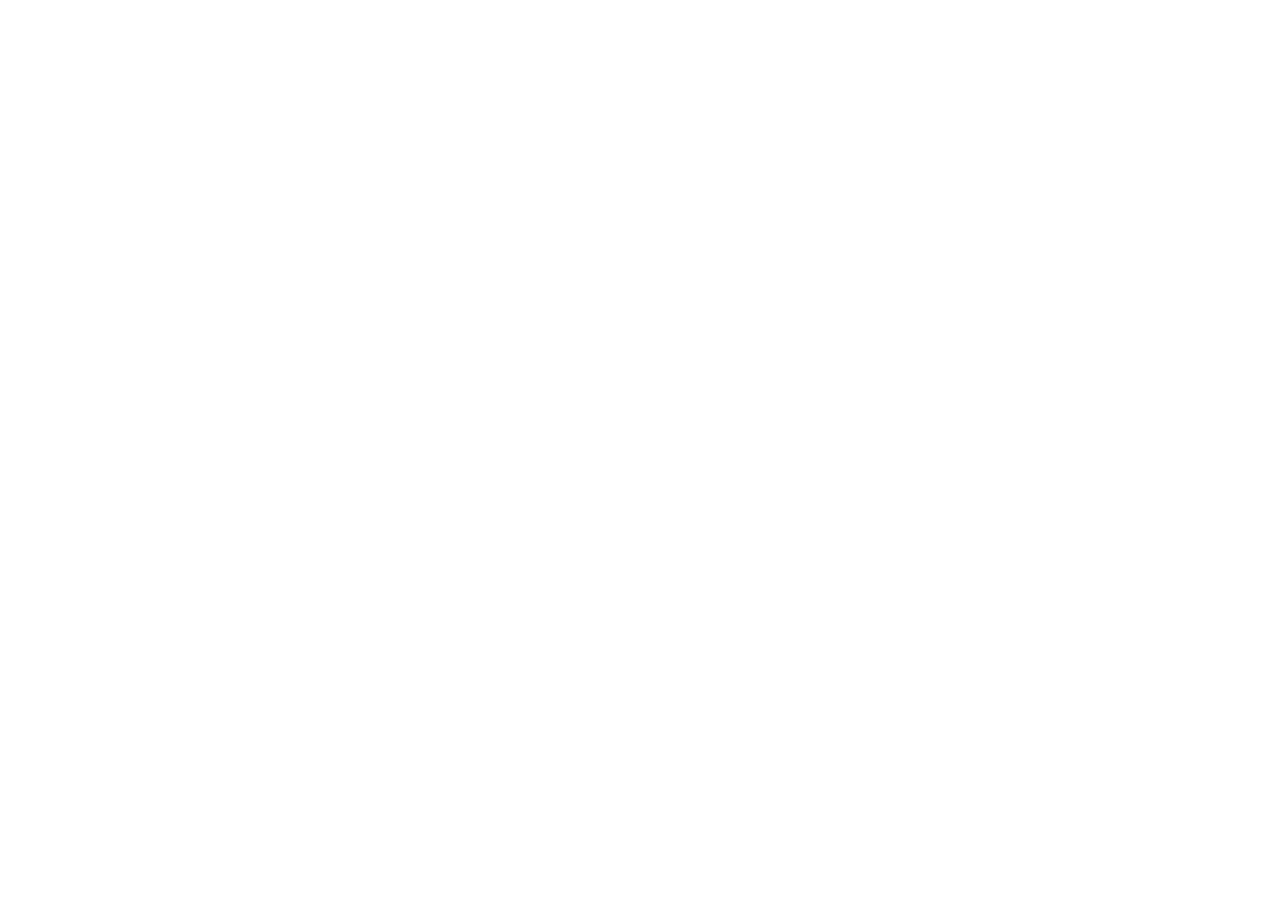
==== index.html @ 7dd2579e "init project" ====
<!DOCTYPE html>
<html lang="en">

<head>
  <meta charset="UTF-8">
  <meta http-equiv="X-UA-Compatible" content="IE=edge">
  <meta name="viewport" content="width=device-width, initial-scale=1.0">
  <title>Document</title>
</head>

<body>

</body>

</html>
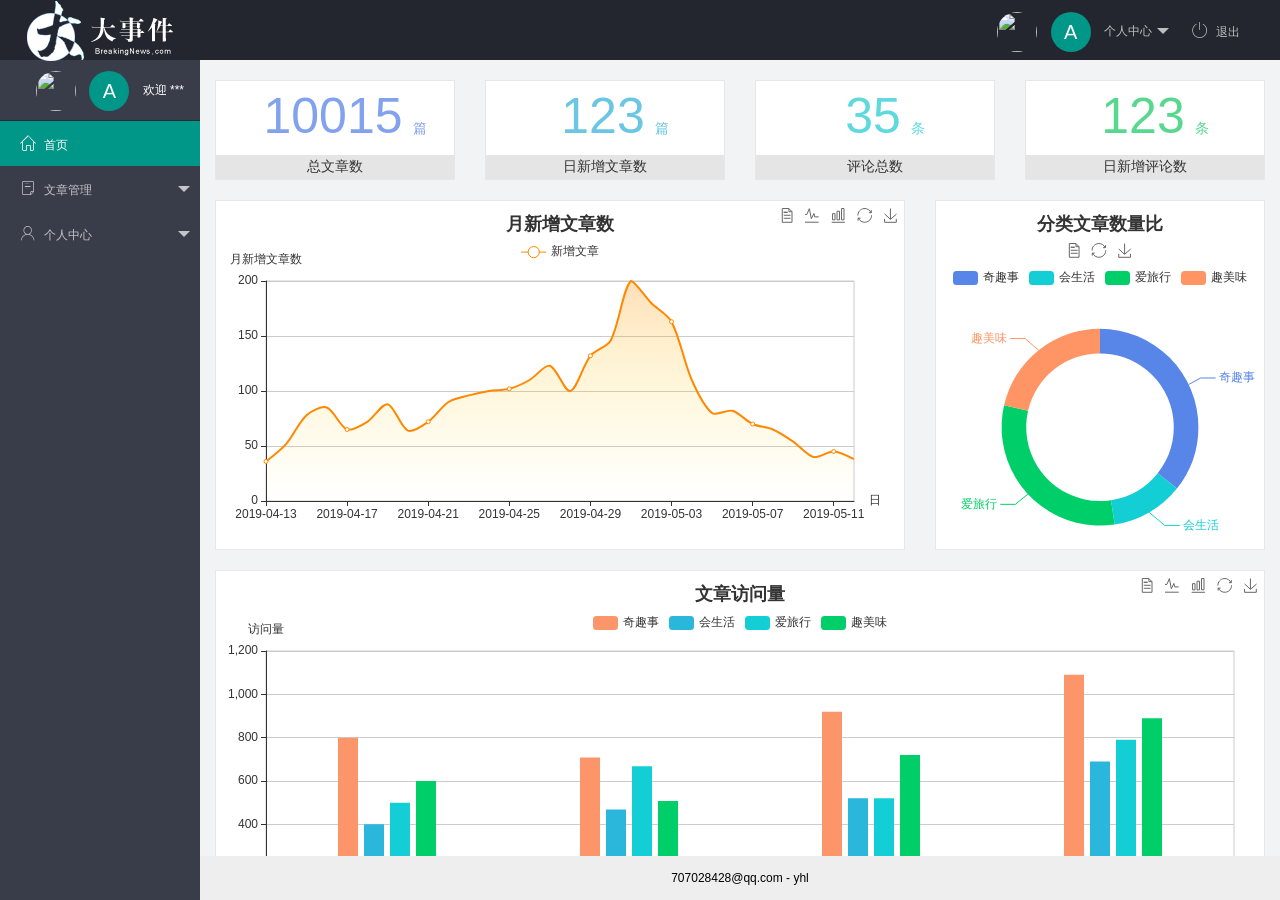
==== commit 1578a953: "完成了主页功能的开发" ====
--- a/index.html
+++ b/index.html
@@ -2,14 +2,111 @@
 <html lang="en">
 
 <head>
-  <meta charset="UTF-8">
-  <meta http-equiv="X-UA-Compatible" content="IE=edge">
-  <meta name="viewport" content="width=device-width, initial-scale=1.0">
-  <title>Document</title>
+  <meta charset="UTF-8" />
+  <meta name="viewport" content="width=device-width, initial-scale=1.0" />
+  <title>后台主页</title>
+  <!-- 导入 layui 的样式表 -->
+  <link rel="stylesheet" href="./assets/lib/layui/css/layui.css" />
+  <!-- 导入第三方图标库 -->
+  <link rel="stylesheet" href="./assets/fonts/iconfont.css" />
+  <!-- 导入自己的样式表 -->
+  <link rel="stylesheet" href="./assets/css/index.css" />
 </head>
 
-<body>
+<body class="layui-layout-body">
+  <div class="layui-layout layui-layout-admin">
 
+    <!-- 头部区域（可配合layui已有的水平导航） -->
+    <div class="layui-header">
+      <div class="layui-logo">
+        <img src="./assets/images/logo.png" alt="" />
+      </div>
+      <ul class="layui-nav layui-layout-right">
+        <li class="layui-nav-item">
+          <a href="javascript:;" class="userinfo">
+            <!-- 用户头像 -->
+            <img src="http://t.cn/RCzsdCq" class="layui-nav-img" />
+            <!-- 文本头像 写js代码实现用户头像于文本头像的按需渲染 -->
+            <span class="text-avatar">A</span>
+            个人中心
+          </a>
+          <dl class="layui-nav-child">
+            <dd><a href="/user/user_info.html" target="fm">基本资料</a></dd>
+            <dd><a href="/user/user_avatar.html" target="fm">更换头像</a></dd>
+            <dd><a href="/user/user_pwd.html" target="fm">重置密码</a></dd>
+          </dl>
+        </li>
+        <li class="layui-nav-item">
+          <a href="javascript:;" id="btnLogout"><span class="iconfont icon-tuichu"></span>退出</a>
+        </li>
+      </ul>
+    </div>
+
+    <!-- 左侧导航区域（可配合layui已有的垂直导航） -->
+    <div class="layui-side layui-bg-black">
+      <div class="layui-side-scroll">
+        <div class="userinfo">
+          <img src="http://t.cn/RCzsdCq" class="layui-nav-img" />
+          <span class="text-avatar">A</span>
+          <span id="welcome">欢迎 ***</span>
+        </div>
+
+        <ul class="layui-nav layui-nav-tree" lay-shrink="all">
+          <li class="layui-nav-item layui-this">
+            <a href="./home/dashboard.html" target="fm"><span class="iconfont icon-home"></span>首页</a>
+          </li>
+          <li class="layui-nav-item">
+            <a class="" href="javascript:;"><span class="iconfont icon-16"></span>文章管理</a>
+            <dl class="layui-nav-child">
+              <dd>
+                <a href="./article/art_cate.html" target="fm"><i class="layui-icon layui-icon-app"></i>文章类别</a>
+              </dd>
+              <dd>
+                <a href="./article/art_list.html" target="fm"><i class="layui-icon layui-icon-app"></i>文章列表</a>
+              </dd>
+              <dd>
+                <a href="./article/art_pub.html" target="fm"><i class="layui-icon layui-icon-app"></i>发布文章</a>
+              </dd>
+            </dl>
+          </li>
+          <li class="layui-nav-item">
+            <a href="javascript:;"><span class="iconfont icon-user"></span>个人中心</a>
+            <dl class="layui-nav-child">
+              <dd>
+                <a href=./user/user_info.html" target="fm"><i class="layui-icon layui-icon-app"></i>基本资料</a>
+              </dd>
+              <dd>
+                <a href="./user/user_avatar.html" target="fm"><i class="layui-icon layui-icon-app"></i>更换头像</a>
+              </dd>
+              <dd>
+                <a href="./user/user_pwd.html" target="fm"><i class="layui-icon layui-icon-app"></i>重置密码</a>
+              </dd>
+            </dl>
+          </li>
+        </ul>
+      </div>
+    </div>
+
+    <!-- 内容主体区域 -->
+    <div class="layui-body">
+      <!-- !!! 后续a标签中target的属性值若为fm，则在此处打开页面 -->
+      <iframe name="fm" src="./home/dashboard.html" frameborder="0"></iframe>
+    </div>
+
+    <!-- 底部固定区域 -->
+    <div class="layui-footer">
+      707028428@qq.com - yhl
+    </div>
+
+  </div>
+  <!-- 导入 layui 的JS文件 -->
+  <script src="./assets/lib/layui/layui.all.js"></script>
+  <!-- 导入 jQuery -->
+  <script src="./assets/lib/jquery.js"></script>
+  <!-- !!! 导入自己封装的 baseAPI -->
+  <script src="./assets/js/baseAPI.js"></script>
+  <!-- 导入自己的 js 文件 -->
+  <script src="./assets/js/index.js"></script>
 </body>
 
 </html>
--- a/assets/lib/layui/css/layui.css
+++ b/assets/lib/layui/css/layui.css
@@ -0,0 +1,2 @@
+/** layui-v2.5.5 MIT License By https://www.layui.com */
+ .layui-inline,img{display:inline-block;vertical-align:middle}h1,h2,h3,h4,h5,h6{font-weight:400}.layui-edge,.layui-header,.layui-inline,.layui-main{position:relative}.layui-body,.layui-edge,.layui-elip{overflow:hidden}.layui-btn,.layui-edge,.layui-inline,img{vertical-align:middle}.layui-btn,.layui-disabled,.layui-icon,.layui-unselect{-moz-user-select:none;-webkit-user-select:none;-ms-user-select:none}.layui-elip,.layui-form-checkbox span,.layui-form-pane .layui-form-label{text-overflow:ellipsis;white-space:nowrap}.layui-breadcrumb,.layui-tree-btnGroup{visibility:hidden}blockquote,body,button,dd,div,dl,dt,form,h1,h2,h3,h4,h5,h6,input,li,ol,p,pre,td,textarea,th,ul{margin:0;padding:0;-webkit-tap-highlight-color:rgba(0,0,0,0)}a:active,a:hover{outline:0}img{border:none}li{list-style:none}table{border-collapse:collapse;border-spacing:0}h4,h5,h6{font-size:100%}button,input,optgroup,option,select,textarea{font-family:inherit;font-size:inherit;font-style:inherit;font-weight:inherit;outline:0}pre{white-space:pre-wrap;white-space:-moz-pre-wrap;white-space:-pre-wrap;white-space:-o-pre-wrap;word-wrap:break-word}body{line-height:24px;font:14px Helvetica Neue,Helvetica,PingFang SC,Tahoma,Arial,sans-serif}hr{height:1px;margin:10px 0;border:0;clear:both}a{color:#333;text-decoration:none}a:hover{color:#777}a cite{font-style:normal;*cursor:pointer}.layui-border-box,.layui-border-box *{box-sizing:border-box}.layui-box,.layui-box *{box-sizing:content-box}.layui-clear{clear:both;*zoom:1}.layui-clear:after{content:'\20';clear:both;*zoom:1;display:block;height:0}.layui-inline{*display:inline;*zoom:1}.layui-edge{display:inline-block;width:0;height:0;border-width:6px;border-style:dashed;border-color:transparent}.layui-edge-top{top:-4px;border-bottom-color:#999;border-bottom-style:solid}.layui-edge-right{border-left-color:#999;border-left-style:solid}.layui-edge-bottom{top:2px;border-top-color:#999;border-top-style:solid}.layui-edge-left{border-right-color:#999;border-right-style:solid}.layui-disabled,.layui-disabled:hover{color:#d2d2d2!important;cursor:not-allowed!important}.layui-circle{border-radius:100%}.layui-show{display:block!important}.layui-hide{display:none!important}@font-face{font-family:layui-icon;src:url(../font/iconfont.eot?v=250);src:url(../font/iconfont.eot?v=250#iefix) format('embedded-opentype'),url(../font/iconfont.woff2?v=250) format('woff2'),url(../font/iconfont.woff?v=250) format('woff'),url(../font/iconfont.ttf?v=250) format('truetype'),url(../font/iconfont.svg?v=250#layui-icon) format('svg')}.layui-icon{font-family:layui-icon!important;font-size:16px;font-style:normal;-webkit-font-smoothing:antialiased;-moz-osx-font-smoothing:grayscale}.layui-icon-reply-fill:before{content:"\e611"}.layui-icon-set-fill:before{content:"\e614"}.layui-icon-menu-fill:before{content:"\e60f"}.layui-icon-search:before{content:"\e615"}.layui-icon-share:before{content:"\e641"}.layui-icon-set-sm:before{content:"\e620"}.layui-icon-engine:before{content:"\e628"}.layui-icon-close:before{content:"\1006"}.layui-icon-close-fill:before{content:"\1007"}.layui-icon-chart-screen:before{content:"\e629"}.layui-icon-star:before{content:"\e600"}.layui-icon-circle-dot:before{content:"\e617"}.layui-icon-chat:before{content:"\e606"}.layui-icon-release:before{content:"\e609"}.layui-icon-list:before{content:"\e60a"}.layui-icon-chart:before{content:"\e62c"}.layui-icon-ok-circle:before{content:"\1005"}.layui-icon-layim-theme:before{content:"\e61b"}.layui-icon-table:before{content:"\e62d"}.layui-icon-right:before{content:"\e602"}.layui-icon-left:before{content:"\e603"}.layui-icon-cart-simple:before{content:"\e698"}.layui-icon-face-cry:before{content:"\e69c"}.layui-icon-face-smile:before{content:"\e6af"}.layui-icon-survey:before{content:"\e6b2"}.layui-icon-tree:before{content:"\e62e"}.layui-icon-upload-circle:before{content:"\e62f"}.layui-icon-add-circle:before{content:"\e61f"}.layui-icon-download-circle:before{content:"\e601"}.layui-icon-templeate-1:before{content:"\e630"}.layui-icon-util:before{content:"\e631"}.layui-icon-face-surprised:before{content:"\e664"}.layui-icon-edit:before{content:"\e642"}.layui-icon-speaker:before{content:"\e645"}.layui-icon-down:before{content:"\e61a"}.layui-icon-file:before{content:"\e621"}.layui-icon-layouts:before{content:"\e632"}.layui-icon-rate-half:before{content:"\e6c9"}.layui-icon-add-circle-fine:before{content:"\e608"}.layui-icon-prev-circle:before{content:"\e633"}.layui-icon-read:before{content:"\e705"}.layui-icon-404:before{content:"\e61c"}.layui-icon-carousel:before{content:"\e634"}.layui-icon-help:before{content:"\e607"}.layui-icon-code-circle:before{content:"\e635"}.layui-icon-water:before{content:"\e636"}.layui-icon-username:before{content:"\e66f"}.layui-icon-find-fill:before{content:"\e670"}.layui-icon-about:before{content:"\e60b"}.layui-icon-location:before{content:"\e715"}.layui-icon-up:before{content:"\e619"}.layui-icon-pause:before{content:"\e651"}.layui-icon-date:before{content:"\e637"}.layui-icon-layim-uploadfile:before{content:"\e61d"}.layui-icon-delete:before{content:"\e640"}.layui-icon-play:before{content:"\e652"}.layui-icon-top:before{content:"\e604"}.layui-icon-friends:before{content:"\e612"}.layui-icon-refresh-3:before{content:"\e9aa"}.layui-icon-ok:before{content:"\e605"}.layui-icon-layer:before{content:"\e638"}.layui-icon-face-smile-fine:before{content:"\e60c"}.layui-icon-dollar:before{content:"\e659"}.layui-icon-group:before{content:"\e613"}.layui-icon-layim-download:before{content:"\e61e"}.layui-icon-picture-fine:before{content:"\e60d"}.layui-icon-link:before{content:"\e64c"}.layui-icon-diamond:before{content:"\e735"}.layui-icon-log:before{content:"\e60e"}.layui-icon-rate-solid:before{content:"\e67a"}.layui-icon-fonts-del:before{content:"\e64f"}.layui-icon-unlink:before{content:"\e64d"}.layui-icon-fonts-clear:before{content:"\e639"}.layui-icon-triangle-r:before{content:"\e623"}.layui-icon-circle:before{content:"\e63f"}.layui-icon-radio:before{content:"\e643"}.layui-icon-align-center:before{content:"\e647"}.layui-icon-align-right:before{content:"\e648"}.layui-icon-align-left:before{content:"\e649"}.layui-icon-loading-1:before{content:"\e63e"}.layui-icon-return:before{content:"\e65c"}.layui-icon-fonts-strong:before{content:"\e62b"}.layui-icon-upload:before{content:"\e67c"}.layui-icon-dialogue:before{content:"\e63a"}.layui-icon-video:before{content:"\e6ed"}.layui-icon-headset:before{content:"\e6fc"}.layui-icon-cellphone-fine:before{content:"\e63b"}.layui-icon-add-1:before{content:"\e654"}.layui-icon-face-smile-b:before{content:"\e650"}.layui-icon-fonts-html:before{content:"\e64b"}.layui-icon-form:before{content:"\e63c"}.layui-icon-cart:before{content:"\e657"}.layui-icon-camera-fill:before{content:"\e65d"}.layui-icon-tabs:before{content:"\e62a"}.layui-icon-fonts-code:before{content:"\e64e"}.layui-icon-fire:before{content:"\e756"}.layui-icon-set:before{content:"\e716"}.layui-icon-fonts-u:before{content:"\e646"}.layui-icon-triangle-d:before{content:"\e625"}.layui-icon-tips:before{content:"\e702"}.layui-icon-picture:before{content:"\e64a"}.layui-icon-more-vertical:before{content:"\e671"}.layui-icon-flag:before{content:"\e66c"}.layui-icon-loading:before{content:"\e63d"}.layui-icon-fonts-i:before{content:"\e644"}.layui-icon-refresh-1:before{content:"\e666"}.layui-icon-rmb:before{content:"\e65e"}.layui-icon-home:before{content:"\e68e"}.layui-icon-user:before{content:"\e770"}.layui-icon-notice:before{content:"\e667"}.layui-icon-login-weibo:before{content:"\e675"}.layui-icon-voice:before{content:"\e688"}.layui-icon-upload-drag:before{content:"\e681"}.layui-icon-login-qq:before{content:"\e676"}.layui-icon-snowflake:before{content:"\e6b1"}.layui-icon-file-b:before{content:"\e655"}.layui-icon-template:before{content:"\e663"}.layui-icon-auz:before{content:"\e672"}.layui-icon-console:before{content:"\e665"}.layui-icon-app:before{content:"\e653"}.layui-icon-prev:before{content:"\e65a"}.layui-icon-website:before{content:"\e7ae"}.layui-icon-next:before{content:"\e65b"}.layui-icon-component:before{content:"\e857"}.layui-icon-more:before{content:"\e65f"}.layui-icon-login-wechat:before{content:"\e677"}.layui-icon-shrink-right:before{content:"\e668"}.layui-icon-spread-left:before{content:"\e66b"}.layui-icon-camera:before{content:"\e660"}.layui-icon-note:before{content:"\e66e"}.layui-icon-refresh:before{content:"\e669"}.layui-icon-female:before{content:"\e661"}.layui-icon-male:before{content:"\e662"}.layui-icon-password:before{content:"\e673"}.layui-icon-senior:before{content:"\e674"}.layui-icon-theme:before{content:"\e66a"}.layui-icon-tread:before{content:"\e6c5"}.layui-icon-praise:before{content:"\e6c6"}.layui-icon-star-fill:before{content:"\e658"}.layui-icon-rate:before{content:"\e67b"}.layui-icon-template-1:before{content:"\e656"}.layui-icon-vercode:before{content:"\e679"}.layui-icon-cellphone:before{content:"\e678"}.layui-icon-screen-full:before{content:"\e622"}.layui-icon-screen-restore:before{content:"\e758"}.layui-icon-cols:before{content:"\e610"}.layui-icon-export:before{content:"\e67d"}.layui-icon-print:before{content:"\e66d"}.layui-icon-slider:before{content:"\e714"}.layui-icon-addition:before{content:"\e624"}.layui-icon-subtraction:before{content:"\e67e"}.layui-icon-service:before{content:"\e626"}.layui-icon-transfer:before{content:"\e691"}.layui-main{width:1140px;margin:0 auto}.layui-header{z-index:1000;height:60px}.layui-header a:hover{transition:all .5s;-webkit-transition:all .5s}.layui-side{position:fixed;left:0;top:0;bottom:0;z-index:999;width:200px;overflow-x:hidden}.layui-side-scroll{position:relative;width:220px;height:100%;overflow-x:hidden}.layui-body{position:absolute;left:200px;right:0;top:0;bottom:0;z-index:998;width:auto;overflow-y:auto;box-sizing:border-box}.layui-layout-body{overflow:hidden}.layui-layout-admin .layui-header{background-color:#23262E}.layui-layout-admin .layui-side{top:60px;width:200px;overflow-x:hidden}.layui-layout-admin .layui-body{position:fixed;top:60px;bottom:44px}.layui-layout-admin .layui-main{width:auto;margin:0 15px}.layui-layout-admin .layui-footer{position:fixed;left:200px;right:0;bottom:0;height:44px;line-height:44px;padding:0 15px;background-color:#eee}.layui-layout-admin .layui-logo{position:absolute;left:0;top:0;width:200px;height:100%;line-height:60px;text-align:center;color:#009688;font-size:16px}.layui-layout-admin .layui-header .layui-nav{background:0 0}.layui-layout-left{position:absolute!important;left:200px;top:0}.layui-layout-right{position:absolute!important;right:0;top:0}.layui-container{position:relative;margin:0 auto;padding:0 15px;box-sizing:border-box}.layui-fluid{position:relative;margin:0 auto;padding:0 15px}.layui-row:after,.layui-row:before{content:'';display:block;clear:both}.layui-col-lg1,.layui-col-lg10,.layui-col-lg11,.layui-col-lg12,.layui-col-lg2,.layui-col-lg3,.layui-col-lg4,.layui-col-lg5,.layui-col-lg6,.layui-col-lg7,.layui-col-lg8,.layui-col-lg9,.layui-col-md1,.layui-col-md10,.layui-col-md11,.layui-col-md12,.layui-col-md2,.layui-col-md3,.layui-col-md4,.layui-col-md5,.layui-col-md6,.layui-col-md7,.layui-col-md8,.layui-col-md9,.layui-col-sm1,.layui-col-sm10,.layui-col-sm11,.layui-col-sm12,.layui-col-sm2,.layui-col-sm3,.layui-col-sm4,.layui-col-sm5,.layui-col-sm6,.layui-col-sm7,.layui-col-sm8,.layui-col-sm9,.layui-col-xs1,.layui-col-xs10,.layui-col-xs11,.layui-col-xs12,.layui-col-xs2,.layui-col-xs3,.layui-col-xs4,.layui-col-xs5,.layui-col-xs6,.layui-col-xs7,.layui-col-xs8,.layui-col-xs9{position:relative;display:block;box-sizing:border-box}.layui-col-xs1,.layui-col-xs10,.layui-col-xs11,.layui-col-xs12,.layui-col-xs2,.layui-col-xs3,.layui-col-xs4,.layui-col-xs5,.layui-col-xs6,.layui-col-xs7,.layui-col-xs8,.layui-col-xs9{float:left}.layui-col-xs1{width:8.33333333%}.layui-col-xs2{width:16.66666667%}.layui-col-xs3{width:25%}.layui-col-xs4{width:33.33333333%}.layui-col-xs5{width:41.66666667%}.layui-col-xs6{width:50%}.layui-col-xs7{width:58.33333333%}.layui-col-xs8{width:66.66666667%}.layui-col-xs9{width:75%}.layui-col-xs10{width:83.33333333%}.layui-col-xs11{width:91.66666667%}.layui-col-xs12{width:100%}.layui-col-xs-offset1{margin-left:8.33333333%}.layui-col-xs-offset2{margin-left:16.66666667%}.layui-col-xs-offset3{margin-left:25%}.layui-col-xs-offset4{margin-left:33.33333333%}.layui-col-xs-offset5{margin-left:41.66666667%}.layui-col-xs-offset6{margin-left:50%}.layui-col-xs-offset7{margin-left:58.33333333%}.layui-col-xs-offset8{margin-left:66.66666667%}.layui-col-xs-offset9{margin-left:75%}.layui-col-xs-offset10{margin-left:83.33333333%}.layui-col-xs-offset11{margin-left:91.66666667%}.layui-col-xs-offset12{margin-left:100%}@media screen and (max-width:768px){.layui-hide-xs{display:none!important}.layui-show-xs-block{display:block!important}.layui-show-xs-inline{display:inline!important}.layui-show-xs-inline-block{display:inline-block!important}}@media screen and (min-width:768px){.layui-container{width:750px}.layui-hide-sm{display:none!important}.layui-show-sm-block{display:block!important}.layui-show-sm-inline{display:inline!important}.layui-show-sm-inline-block{display:inline-block!important}.layui-col-sm1,.layui-col-sm10,.layui-col-sm11,.layui-col-sm12,.layui-col-sm2,.layui-col-sm3,.layui-col-sm4,.layui-col-sm5,.layui-col-sm6,.layui-col-sm7,.layui-col-sm8,.layui-col-sm9{float:left}.layui-col-sm1{width:8.33333333%}.layui-col-sm2{width:16.66666667%}.layui-col-sm3{width:25%}.layui-col-sm4{width:33.33333333%}.layui-col-sm5{width:41.66666667%}.layui-col-sm6{width:50%}.layui-col-sm7{width:58.33333333%}.layui-col-sm8{width:66.66666667%}.layui-col-sm9{width:75%}.layui-col-sm10{width:83.33333333%}.layui-col-sm11{width:91.66666667%}.layui-col-sm12{width:100%}.layui-col-sm-offset1{margin-left:8.33333333%}.layui-col-sm-offset2{margin-left:16.66666667%}.layui-col-sm-offset3{margin-left:25%}.layui-col-sm-offset4{margin-left:33.33333333%}.layui-col-sm-offset5{margin-left:41.66666667%}.layui-col-sm-offset6{margin-left:50%}.layui-col-sm-offset7{margin-left:58.33333333%}.layui-col-sm-offset8{margin-left:66.66666667%}.layui-col-sm-offset9{margin-left:75%}.layui-col-sm-offset10{margin-left:83.33333333%}.layui-col-sm-offset11{margin-left:91.66666667%}.layui-col-sm-offset12{margin-left:100%}}@media screen and (min-width:992px){.layui-container{width:970px}.layui-hide-md{display:none!important}.layui-show-md-block{display:block!important}.layui-show-md-inline{display:inline!important}.layui-show-md-inline-block{display:inline-block!important}.layui-col-md1,.layui-col-md10,.layui-col-md11,.layui-col-md12,.layui-col-md2,.layui-col-md3,.layui-col-md4,.layui-col-md5,.layui-col-md6,.layui-col-md7,.layui-col-md8,.layui-col-md9{float:left}.layui-col-md1{width:8.33333333%}.layui-col-md2{width:16.66666667%}.layui-col-md3{width:25%}.layui-col-md4{width:33.33333333%}.layui-col-md5{width:41.66666667%}.layui-col-md6{width:50%}.layui-col-md7{width:58.33333333%}.layui-col-md8{width:66.66666667%}.layui-col-md9{width:75%}.layui-col-md10{width:83.33333333%}.layui-col-md11{width:91.66666667%}.layui-col-md12{width:100%}.layui-col-md-offset1{margin-left:8.33333333%}.layui-col-md-offset2{margin-left:16.66666667%}.layui-col-md-offset3{margin-left:25%}.layui-col-md-offset4{margin-left:33.33333333%}.layui-col-md-offset5{margin-left:41.66666667%}.layui-col-md-offset6{margin-left:50%}.layui-col-md-offset7{margin-left:58.33333333%}.layui-col-md-offset8{margin-left:66.66666667%}.layui-col-md-offset9{margin-left:75%}.layui-col-md-offset10{margin-left:83.33333333%}.layui-col-md-offset11{margin-left:91.66666667%}.layui-col-md-offset12{margin-left:100%}}@media screen and (min-width:1200px){.layui-container{width:1170px}.layui-hide-lg{display:none!important}.layui-show-lg-block{display:block!important}.layui-show-lg-inline{display:inline!important}.layui-show-lg-inline-block{display:inline-block!important}.layui-col-lg1,.layui-col-lg10,.layui-col-lg11,.layui-col-lg12,.layui-col-lg2,.layui-col-lg3,.layui-col-lg4,.layui-col-lg5,.layui-col-lg6,.layui-col-lg7,.layui-col-lg8,.layui-col-lg9{float:left}.layui-col-lg1{width:8.33333333%}.layui-col-lg2{width:16.66666667%}.layui-col-lg3{width:25%}.layui-col-lg4{width:33.33333333%}.layui-col-lg5{width:41.66666667%}.layui-col-lg6{width:50%}.layui-col-lg7{width:58.33333333%}.layui-col-lg8{width:66.66666667%}.layui-col-lg9{width:75%}.layui-col-lg10{width:83.33333333%}.layui-col-lg11{width:91.66666667%}.layui-col-lg12{width:100%}.layui-col-lg-offset1{margin-left:8.33333333%}.layui-col-lg-offset2{margin-left:16.66666667%}.layui-col-lg-offset3{margin-left:25%}.layui-col-lg-offset4{margin-left:33.33333333%}.layui-col-lg-offset5{margin-left:41.66666667%}.layui-col-lg-offset6{margin-left:50%}.layui-col-lg-offset7{margin-left:58.33333333%}.layui-col-lg-offset8{margin-left:66.66666667%}.layui-col-lg-offset9{margin-left:75%}.layui-col-lg-offset10{margin-left:83.33333333%}.layui-col-lg-offset11{margin-left:91.66666667%}.layui-col-lg-offset12{margin-left:100%}}.layui-col-space1{margin:-.5px}.layui-col-space1>*{padding:.5px}.layui-col-space3{margin:-1.5px}.layui-col-space3>*{padding:1.5px}.layui-col-space5{margin:-2.5px}.layui-col-space5>*{padding:2.5px}.layui-col-space8{margin:-3.5px}.layui-col-space8>*{padding:3.5px}.layui-col-space10{margin:-5px}.layui-col-space10>*{padding:5px}.layui-col-space12{margin:-6px}.layui-col-space12>*{padding:6px}.layui-col-space15{margin:-7.5px}.layui-col-space15>*{padding:7.5px}.layui-col-space18{margin:-9px}.layui-col-space18>*{padding:9px}.layui-col-space20{margin:-10px}.layui-col-space20>*{padding:10px}.layui-col-space22{margin:-11px}.layui-col-space22>*{padding:11px}.layui-col-space25{margin:-12.5px}.layui-col-space25>*{padding:12.5px}.layui-col-space30{margin:-15px}.layui-col-space30>*{padding:15px}.layui-btn,.layui-input,.layui-select,.layui-textarea,.layui-upload-button{outline:0;-webkit-appearance:none;transition:all .3s;-webkit-transition:all .3s;box-sizing:border-box}.layui-elem-quote{margin-bottom:10px;padding:15px;line-height:22px;border-left:5px solid #009688;border-radius:0 2px 2px 0;background-color:#f2f2f2}.layui-quote-nm{border-style:solid;border-width:1px 1px 1px 5px;background:0 0}.layui-elem-field{margin-bottom:10px;padding:0;border-width:1px;border-style:solid}.layui-elem-field legend{margin-left:20px;padding:0 10px;font-size:20px;font-weight:300}.layui-field-title{margin:10px 0 20px;border-width:1px 0 0}.layui-field-box{padding:10px 15px}.layui-field-title .layui-field-box{padding:10px 0}.layui-progress{position:relative;height:6px;border-radius:20px;background-color:#e2e2e2}.layui-progress-bar{position:absolute;left:0;top:0;width:0;max-width:100%;height:6px;border-radius:20px;text-align:right;background-color:#5FB878;transition:all .3s;-webkit-transition:all .3s}.layui-progress-big,.layui-progress-big .layui-progress-bar{height:18px;line-height:18px}.layui-progress-text{position:relative;top:-20px;line-height:18px;font-size:12px;color:#666}.layui-progress-big .layui-progress-text{position:static;padding:0 10px;color:#fff}.layui-collapse{border-width:1px;border-style:solid;border-radius:2px}.layui-colla-content,.layui-colla-item{border-top-width:1px;border-top-style:solid}.layui-colla-item:first-child{border-top:none}.layui-colla-title{position:relative;height:42px;line-height:42px;padding:0 15px 0 35px;color:#333;background-color:#f2f2f2;cursor:pointer;font-size:14px;overflow:hidden}.layui-colla-content{display:none;padding:10px 15px;line-height:22px;color:#666}.layui-colla-icon{position:absolute;left:15px;top:0;font-size:14px}.layui-card{margin-bottom:15px;border-radius:2px;background-color:#fff;box-shadow:0 1px 2px 0 rgba(0,0,0,.05)}.layui-card:last-child{margin-bottom:0}.layui-card-header{position:relative;height:42px;line-height:42px;padding:0 15px;border-bottom:1px solid #f6f6f6;color:#333;border-radius:2px 2px 0 0;font-size:14px}.layui-bg-black,.layui-bg-blue,.layui-bg-cyan,.layui-bg-green,.layui-bg-orange,.layui-bg-red{color:#fff!important}.layui-card-body{position:relative;padding:10px 15px;line-height:24px}.layui-card-body[pad15]{padding:15px}.layui-card-body[pad20]{padding:20px}.layui-card-body .layui-table{margin:5px 0}.layui-card .layui-tab{margin:0}.layui-panel-window{position:relative;padding:15px;border-radius:0;border-top:5px solid #E6E6E6;background-color:#fff}.layui-auxiliar-moving{position:fixed;left:0;right:0;top:0;bottom:0;width:100%;height:100%;background:0 0;z-index:9999999999}.layui-form-label,.layui-form-mid,.layui-form-select,.layui-input-block,.layui-input-inline,.layui-textarea{position:relative}.layui-bg-red{background-color:#FF5722!important}.layui-bg-orange{background-color:#FFB800!important}.layui-bg-green{background-color:#009688!important}.layui-bg-cyan{background-color:#2F4056!important}.layui-bg-blue{background-color:#1E9FFF!important}.layui-bg-black{background-color:#393D49!important}.layui-bg-gray{background-color:#eee!important;color:#666!important}.layui-badge-rim,.layui-colla-content,.layui-colla-item,.layui-collapse,.layui-elem-field,.layui-form-pane .layui-form-item[pane],.layui-form-pane .layui-form-label,.layui-input,.layui-layedit,.layui-layedit-tool,.layui-quote-nm,.layui-select,.layui-tab-bar,.layui-tab-card,.layui-tab-title,.layui-tab-title .layui-this:after,.layui-textarea{border-color:#e6e6e6}.layui-timeline-item:before,hr{background-color:#e6e6e6}.layui-text{line-height:22px;font-size:14px;color:#666}.layui-text h1,.layui-text h2,.layui-text h3{font-weight:500;color:#333}.layui-text h1{font-size:30px}.layui-text h2{font-size:24px}.layui-text h3{font-size:18px}.layui-text a:not(.layui-btn){color:#01AAED}.layui-text a:not(.layui-btn):hover{text-decoration:underline}.layui-text ul{padding:5px 0 5px 15px}.layui-text ul li{margin-top:5px;list-style-type:disc}.layui-text em,.layui-word-aux{color:#999!important;padding:0 5px!important}.layui-btn{display:inline-block;height:38px;line-height:38px;padding:0 18px;background-color:#009688;color:#fff;white-space:nowrap;text-align:center;font-size:14px;border:none;border-radius:2px;cursor:pointer}.layui-btn:hover{opacity:.8;filter:alpha(opacity=80);color:#fff}.layui-btn:active{opacity:1;filter:alpha(opacity=100)}.layui-btn+.layui-btn{margin-left:10px}.layui-btn-container{font-size:0}.layui-btn-container .layui-btn{margin-right:10px;margin-bottom:10px}.layui-btn-container .layui-btn+.layui-btn{margin-left:0}.layui-table .layui-btn-container .layui-btn{margin-bottom:9px}.layui-btn-radius{border-radius:100px}.layui-btn .layui-icon{margin-right:3px;font-size:18px;vertical-align:bottom;vertical-align:middle\9}.layui-btn-primary{border:1px solid #C9C9C9;background-color:#fff;color:#555}.layui-btn-primary:hover{border-color:#009688;color:#333}.layui-btn-normal{background-color:#1E9FFF}.layui-btn-warm{background-color:#FFB800}.layui-btn-danger{background-color:#FF5722}.layui-btn-checked{background-color:#5FB878}.layui-btn-disabled,.layui-btn-disabled:active,.layui-btn-disabled:hover{border:1px solid #e6e6e6;background-color:#FBFBFB;color:#C9C9C9;cursor:not-allowed;opacity:1}.layui-btn-lg{height:44px;line-height:44px;padding:0 25px;font-size:16px}.layui-btn-sm{height:30px;line-height:30px;padding:0 10px;font-size:12px}.layui-btn-sm i{font-size:16px!important}.layui-btn-xs{height:22px;line-height:22px;padding:0 5px;font-size:12px}.layui-btn-xs i{font-size:14px!important}.layui-btn-group{display:inline-block;vertical-align:middle;font-size:0}.layui-btn-group .layui-btn{margin-left:0!important;margin-right:0!important;border-left:1px solid rgba(255,255,255,.5);border-radius:0}.layui-btn-group .layui-btn-primary{border-left:none}.layui-btn-group .layui-btn-primary:hover{border-color:#C9C9C9;color:#009688}.layui-btn-group .layui-btn:first-child{border-left:none;border-radius:2px 0 0 2px}.layui-btn-group .layui-btn-primary:first-child{border-left:1px solid #c9c9c9}.layui-btn-group .layui-btn:last-child{border-radius:0 2px 2px 0}.layui-btn-group .layui-btn+.layui-btn{margin-left:0}.layui-btn-group+.layui-btn-group{margin-left:10px}.layui-btn-fluid{width:100%}.layui-input,.layui-select,.layui-textarea{height:38px;line-height:1.3;line-height:38px\9;border-width:1px;border-style:solid;background-color:#fff;border-radius:2px}.layui-input::-webkit-input-placeholder,.layui-select::-webkit-input-placeholder,.layui-textarea::-webkit-input-placeholder{line-height:1.3}.layui-input,.layui-textarea{display:block;width:100%;padding-left:10px}.layui-input:hover,.layui-textarea:hover{border-color:#D2D2D2!important}.layui-input:focus,.layui-textarea:focus{border-color:#C9C9C9!important}.layui-textarea{min-height:100px;height:auto;line-height:20px;padding:6px 10px;resize:vertical}.layui-select{padding:0 10px}.layui-form input[type=checkbox],.layui-form input[type=radio],.layui-form select{display:none}.layui-form [lay-ignore]{display:initial}.layui-form-item{margin-bottom:15px;clear:both;*zoom:1}.layui-form-item:after{content:'\20';clear:both;*zoom:1;display:block;height:0}.layui-form-label{float:left;display:block;padding:9px 15px;width:80px;font-weight:400;line-height:20px;text-align:right}.layui-form-label-col{display:block;float:none;padding:9px 0;line-height:20px;text-align:left}.layui-form-item .layui-inline{margin-bottom:5px;margin-right:10px}.layui-input-block{margin-left:110px;min-height:36px}.layui-input-inline{display:inline-block;vertical-align:middle}.layui-form-item .layui-input-inline{float:left;width:190px;margin-right:10px}.layui-form-text .layui-input-inline{width:auto}.layui-form-mid{float:left;display:block;padding:9px 0!important;line-height:20px;margin-right:10px}.layui-form-danger+.layui-form-select .layui-input,.layui-form-danger:focus{border-color:#FF5722!important}.layui-form-select .layui-input{padding-right:30px;cursor:pointer}.layui-form-select .layui-edge{position:absolute;right:10px;top:50%;margin-top:-3px;cursor:pointer;border-width:6px;border-top-color:#c2c2c2;border-top-style:solid;transition:all .3s;-webkit-transition:all .3s}.layui-form-select dl{display:none;position:absolute;left:0;top:42px;padding:5px 0;z-index:899;min-width:100%;border:1px solid #d2d2d2;max-height:300px;overflow-y:auto;background-color:#fff;border-radius:2px;box-shadow:0 2px 4px rgba(0,0,0,.12);box-sizing:border-box}.layui-form-select dl dd,.layui-form-select dl dt{padding:0 10px;line-height:36px;white-space:nowrap;overflow:hidden;text-overflow:ellipsis}.layui-form-select dl dt{font-size:12px;color:#999}.layui-form-select dl dd{cursor:pointer}.layui-form-select dl dd:hover{background-color:#f2f2f2;-webkit-transition:.5s all;transition:.5s all}.layui-form-select .layui-select-group dd{padding-left:20px}.layui-form-select dl dd.layui-select-tips{padding-left:10px!important;color:#999}.layui-form-select dl dd.layui-this{background-color:#5FB878;color:#fff}.layui-form-checkbox,.layui-form-select dl dd.layui-disabled{background-color:#fff}.layui-form-selected dl{display:block}.layui-form-checkbox,.layui-form-checkbox *,.layui-form-switch{display:inline-block;vertical-align:middle}.layui-form-selected .layui-edge{margin-top:-9px;-webkit-transform:rotate(180deg);transform:rotate(180deg);margin-top:-3px\9}:root .layui-form-selected .layui-edge{margin-top:-9px\0/IE9}.layui-form-selectup dl{top:auto;bottom:42px}.layui-select-none{margin:5px 0;text-align:center;color:#999}.layui-select-disabled .layui-disabled{border-color:#eee!important}.layui-select-disabled .layui-edge{border-top-color:#d2d2d2}.layui-form-checkbox{position:relative;height:30px;line-height:30px;margin-right:10px;padding-right:30px;cursor:pointer;font-size:0;-webkit-transition:.1s linear;transition:.1s linear;box-sizing:border-box}.layui-form-checkbox span{padding:0 10px;height:100%;font-size:14px;border-radius:2px 0 0 2px;background-color:#d2d2d2;color:#fff;overflow:hidden}.layui-form-checkbox:hover span{background-color:#c2c2c2}.layui-form-checkbox i{position:absolute;right:0;top:0;width:30px;height:28px;border:1px solid #d2d2d2;border-left:none;border-radius:0 2px 2px 0;color:#fff;font-size:20px;text-align:center}.layui-form-checkbox:hover i{border-color:#c2c2c2;color:#c2c2c2}.layui-form-checked,.layui-form-checked:hover{border-color:#5FB878}.layui-form-checked span,.layui-form-checked:hover span{background-color:#5FB878}.layui-form-checked i,.layui-form-checked:hover i{color:#5FB878}.layui-form-item .layui-form-checkbox{margin-top:4px}.layui-form-checkbox[lay-skin=primary]{height:auto!important;line-height:normal!important;min-width:18px;min-height:18px;border:none!important;margin-right:0;padding-left:28px;padding-right:0;background:0 0}.layui-form-checkbox[lay-skin=primary] span{padding-left:0;padding-right:15px;line-height:18px;background:0 0;color:#666}.layui-form-checkbox[lay-skin=primary] i{right:auto;left:0;width:16px;height:16px;line-height:16px;border:1px solid #d2d2d2;font-size:12px;border-radius:2px;background-color:#fff;-webkit-transition:.1s linear;transition:.1s linear}.layui-form-checkbox[lay-skin=primary]:hover i{border-color:#5FB878;color:#fff}.layui-form-checked[lay-skin=primary] i{border-color:#5FB878!important;background-color:#5FB878;color:#fff}.layui-checkbox-disbaled[lay-skin=primary] span{background:0 0!important;color:#c2c2c2}.layui-checkbox-disbaled[lay-skin=primary]:hover i{border-color:#d2d2d2}.layui-form-item .layui-form-checkbox[lay-skin=primary]{margin-top:10px}.layui-form-switch{position:relative;height:22px;line-height:22px;min-width:35px;padding:0 5px;margin-top:8px;border:1px solid #d2d2d2;border-radius:20px;cursor:pointer;background-color:#fff;-webkit-transition:.1s linear;transition:.1s linear}.layui-form-switch i{position:absolute;left:5px;top:3px;width:16px;height:16px;border-radius:20px;background-color:#d2d2d2;-webkit-transition:.1s linear;transition:.1s linear}.layui-form-switch em{position:relative;top:0;width:25px;margin-left:21px;padding:0!important;text-align:center!important;color:#999!important;font-style:normal!important;font-size:12px}.layui-form-onswitch{border-color:#5FB878;background-color:#5FB878}.layui-checkbox-disbaled,.layui-checkbox-disbaled i{border-color:#e2e2e2!important}.layui-form-onswitch i{left:100%;margin-left:-21px;background-color:#fff}.layui-form-onswitch em{margin-left:5px;margin-right:21px;color:#fff!important}.layui-checkbox-disbaled span{background-color:#e2e2e2!important}.layui-checkbox-disbaled:hover i{color:#fff!important}[lay-radio]{display:none}.layui-form-radio,.layui-form-radio *{display:inline-block;vertical-align:middle}.layui-form-radio{line-height:28px;margin:6px 10px 0 0;padding-right:10px;cursor:pointer;font-size:0}.layui-form-radio *{font-size:14px}.layui-form-radio>i{margin-right:8px;font-size:22px;color:#c2c2c2}.layui-form-radio>i:hover,.layui-form-radioed>i{color:#5FB878}.layui-radio-disbaled>i{color:#e2e2e2!important}.layui-form-pane .layui-form-label{width:110px;padding:8px 15px;height:38px;line-height:20px;border-width:1px;border-style:solid;border-radius:2px 0 0 2px;text-align:center;background-color:#FBFBFB;overflow:hidden;box-sizing:border-box}.layui-form-pane .layui-input-inline{margin-left:-1px}.layui-form-pane .layui-input-block{margin-left:110px;left:-1px}.layui-form-pane .layui-input{border-radius:0 2px 2px 0}.layui-form-pane .layui-form-text .layui-form-label{float:none;width:100%;border-radius:2px;box-sizing:border-box;text-align:left}.layui-form-pane .layui-form-text .layui-input-inline{display:block;margin:0;top:-1px;clear:both}.layui-form-pane .layui-form-text .layui-input-block{margin:0;left:0;top:-1px}.layui-form-pane .layui-form-text .layui-textarea{min-height:100px;border-radius:0 0 2px 2px}.layui-form-pane .layui-form-checkbox{margin:4px 0 4px 10px}.layui-form-pane .layui-form-radio,.layui-form-pane .layui-form-switch{margin-top:6px;margin-left:10px}.layui-form-pane .layui-form-item[pane]{position:relative;border-width:1px;border-style:solid}.layui-form-pane .layui-form-item[pane] .layui-form-label{position:absolute;left:0;top:0;height:100%;border-width:0 1px 0 0}.layui-form-pane .layui-form-item[pane] .layui-input-inline{margin-left:110px}@media screen and (max-width:450px){.layui-form-item .layui-form-label{text-overflow:ellipsis;overflow:hidden;white-space:nowrap}.layui-form-item .layui-inline{display:block;margin-right:0;margin-bottom:20px;clear:both}.layui-form-item .layui-inline:after{content:'\20';clear:both;display:block;height:0}.layui-form-item .layui-input-inline{display:block;float:none;left:-3px;width:auto;margin:0 0 10px 112px}.layui-form-item .layui-input-inline+.layui-form-mid{margin-left:110px;top:-5px;padding:0}.layui-form-item .layui-form-checkbox{margin-right:5px;margin-bottom:5px}}.layui-layedit{border-width:1px;border-style:solid;border-radius:2px}.layui-layedit-tool{padding:3px 5px;border-bottom-width:1px;border-bottom-style:solid;font-size:0}.layedit-tool-fixed{position:fixed;top:0;border-top:1px solid #e2e2e2}.layui-layedit-tool .layedit-tool-mid,.layui-layedit-tool .layui-icon{display:inline-block;vertical-align:middle;text-align:center;font-size:14px}.layui-layedit-tool .layui-icon{position:relative;width:32px;height:30px;line-height:30px;margin:3px 5px;color:#777;cursor:pointer;border-radius:2px}.layui-layedit-tool .layui-icon:hover{color:#393D49}.layui-layedit-tool .layui-icon:active{color:#000}.layui-layedit-tool .layedit-tool-active{background-color:#e2e2e2;color:#000}.layui-layedit-tool .layui-disabled,.layui-layedit-tool .layui-disabled:hover{color:#d2d2d2;cursor:not-allowed}.layui-layedit-tool .layedit-tool-mid{width:1px;height:18px;margin:0 10px;background-color:#d2d2d2}.layedit-tool-html{width:50px!important;font-size:30px!important}.layedit-tool-b,.layedit-tool-code,.layedit-tool-help{font-size:16px!important}.layedit-tool-d,.layedit-tool-face,.layedit-tool-image,.layedit-tool-unlink{font-size:18px!important}.layedit-tool-image input{position:absolute;font-size:0;left:0;top:0;width:100%;height:100%;opacity:.01;filter:Alpha(opacity=1);cursor:pointer}.layui-layedit-iframe iframe{display:block;width:100%}#LAY_layedit_code{overflow:hidden}.layui-laypage{display:inline-block;*display:inline;*zoom:1;vertical-align:middle;margin:10px 0;font-size:0}.layui-laypage>a:first-child,.layui-laypage>a:first-child em{border-radius:2px 0 0 2px}.layui-laypage>a:last-child,.layui-laypage>a:last-child em{border-radius:0 2px 2px 0}.layui-laypage>:first-child{margin-left:0!important}.layui-laypage>:last-child{margin-right:0!important}.layui-laypage a,.layui-laypage button,.layui-laypage input,.layui-laypage select,.layui-laypage span{border:1px solid #e2e2e2}.layui-laypage a,.layui-laypage span{display:inline-block;*display:inline;*zoom:1;vertical-align:middle;padding:0 15px;height:28px;line-height:28px;margin:0 -1px 5px 0;background-color:#fff;color:#333;font-size:12px}.layui-flow-more a *,.layui-laypage input,.layui-table-view select[lay-ignore]{display:inline-block}.layui-laypage a:hover{color:#009688}.layui-laypage em{font-style:normal}.layui-laypage .layui-laypage-spr{color:#999;font-weight:700}.layui-laypage a{text-decoration:none}.layui-laypage .layui-laypage-curr{position:relative}.layui-laypage .layui-laypage-curr em{position:relative;color:#fff}.layui-laypage .layui-laypage-curr .layui-laypage-em{position:absolute;left:-1px;top:-1px;padding:1px;width:100%;height:100%;background-color:#009688}.layui-laypage-em{border-radius:2px}.layui-laypage-next em,.layui-laypage-prev em{font-family:Sim sun;font-size:16px}.layui-laypage .layui-laypage-count,.layui-laypage .layui-laypage-limits,.layui-laypage .layui-laypage-refresh,.layui-laypage .layui-laypage-skip{margin-left:10px;margin-right:10px;padding:0;border:none}.layui-laypage .layui-laypage-limits,.layui-laypage .layui-laypage-refresh{vertical-align:top}.layui-laypage .layui-laypage-refresh i{font-size:18px;cursor:pointer}.layui-laypage select{height:22px;padding:3px;border-radius:2px;cursor:pointer}.layui-laypage .layui-laypage-skip{height:30px;line-height:30px;color:#999}.layui-laypage button,.layui-laypage input{height:30px;line-height:30px;border-radius:2px;vertical-align:top;background-color:#fff;box-sizing:border-box}.layui-laypage input{width:40px;margin:0 10px;padding:0 3px;text-align:center}.layui-laypage input:focus,.layui-laypage select:focus{border-color:#009688!important}.layui-laypage button{margin-left:10px;padding:0 10px;cursor:pointer}.layui-table,.layui-table-view{margin:10px 0}.layui-flow-more{margin:10px 0;text-align:center;color:#999;font-size:14px}.layui-flow-more a{height:32px;line-height:32px}.layui-flow-more a *{vertical-align:top}.layui-flow-more a cite{padding:0 20px;border-radius:3px;background-color:#eee;color:#333;font-style:normal}.layui-flow-more a cite:hover{opacity:.8}.layui-flow-more a i{font-size:30px;color:#737383}.layui-table{width:100%;background-color:#fff;color:#666}.layui-table tr{transition:all .3s;-webkit-transition:all .3s}.layui-table th{text-align:left;font-weight:400}.layui-table tbody tr:hover,.layui-table thead tr,.layui-table-click,.layui-table-header,.layui-table-hover,.layui-table-mend,.layui-table-patch,.layui-table-tool,.layui-table-total,.layui-table-total tr,.layui-table[lay-even] tr:nth-child(even){background-color:#f2f2f2}.layui-table td,.layui-table th,.layui-table-col-set,.layui-table-fixed-r,.layui-table-grid-down,.layui-table-header,.layui-table-page,.layui-table-tips-main,.layui-table-tool,.layui-table-total,.layui-table-view,.layui-table[lay-skin=line],.layui-table[lay-skin=row]{border-width:1px;border-style:solid;border-color:#e6e6e6}.layui-table td,.layui-table th{position:relative;padding:9px 15px;min-height:20px;line-height:20px;font-size:14px}.layui-table[lay-skin=line] td,.layui-table[lay-skin=line] th{border-width:0 0 1px}.layui-table[lay-skin=row] td,.layui-table[lay-skin=row] th{border-width:0 1px 0 0}.layui-table[lay-skin=nob] td,.layui-table[lay-skin=nob] th{border:none}.layui-table img{max-width:100px}.layui-table[lay-size=lg] td,.layui-table[lay-size=lg] th{padding:15px 30px}.layui-table-view .layui-table[lay-size=lg] .layui-table-cell{height:40px;line-height:40px}.layui-table[lay-size=sm] td,.layui-table[lay-size=sm] th{font-size:12px;padding:5px 10px}.layui-table-view .layui-table[lay-size=sm] .layui-table-cell{height:20px;line-height:20px}.layui-table[lay-data]{display:none}.layui-table-box{position:relative;overflow:hidden}.layui-table-view .layui-table{position:relative;width:auto;margin:0}.layui-table-view .layui-table[lay-skin=line]{border-width:0 1px 0 0}.layui-table-view .layui-table[lay-skin=row]{border-width:0 0 1px}.layui-table-view .layui-table td,.layui-table-view .layui-table th{padding:5px 0;border-top:none;border-left:none}.layui-table-view .layui-table th.layui-unselect .layui-table-cell span{cursor:pointer}.layui-table-view .layui-table td{cursor:default}.layui-table-view .layui-table td[data-edit=text]{cursor:text}.layui-table-view .layui-form-checkbox[lay-skin=primary] i{width:18px;height:18px}.layui-table-view .layui-form-radio{line-height:0;padding:0}.layui-table-view .layui-form-radio>i{margin:0;font-size:20px}.layui-table-init{position:absolute;left:0;top:0;width:100%;height:100%;text-align:center;z-index:110}.layui-table-init .layui-icon{position:absolute;left:50%;top:50%;margin:-15px 0 0 -15px;font-size:30px;color:#c2c2c2}.layui-table-header{border-width:0 0 1px;overflow:hidden}.layui-table-header .layui-table{margin-bottom:-1px}.layui-table-tool .layui-inline[lay-event]{position:relative;width:26px;height:26px;padding:5px;line-height:16px;margin-right:10px;text-align:center;color:#333;border:1px solid #ccc;cursor:pointer;-webkit-transition:.5s all;transition:.5s all}.layui-table-tool .layui-inline[lay-event]:hover{border:1px solid #999}.layui-table-tool-temp{padding-right:120px}.layui-table-tool-self{position:absolute;right:17px;top:10px}.layui-table-tool .layui-table-tool-self .layui-inline[lay-event]{margin:0 0 0 10px}.layui-table-tool-panel{position:absolute;top:29px;left:-1px;padding:5px 0;min-width:150px;min-height:40px;border:1px solid #d2d2d2;text-align:left;overflow-y:auto;background-color:#fff;box-shadow:0 2px 4px rgba(0,0,0,.12)}.layui-table-cell,.layui-table-tool-panel li{overflow:hidden;text-overflow:ellipsis;white-space:nowrap}.layui-table-tool-panel li{padding:0 10px;line-height:30px;-webkit-transition:.5s all;transition:.5s all}.layui-table-tool-panel li .layui-form-checkbox[lay-skin=primary]{width:100%;padding-left:28px}.layui-table-tool-panel li:hover{background-color:#f2f2f2}.layui-table-tool-panel li .layui-form-checkbox[lay-skin=primary] i{position:absolute;left:0;top:0}.layui-table-tool-panel li .layui-form-checkbox[lay-skin=primary] span{padding:0}.layui-table-tool .layui-table-tool-self .layui-table-tool-panel{left:auto;right:-1px}.layui-table-col-set{position:absolute;right:0;top:0;width:20px;height:100%;border-width:0 0 0 1px;background-color:#fff}.layui-table-sort{width:10px;height:20px;margin-left:5px;cursor:pointer!important}.layui-table-sort .layui-edge{position:absolute;left:5px;border-width:5px}.layui-table-sort .layui-table-sort-asc{top:3px;border-top:none;border-bottom-style:solid;border-bottom-color:#b2b2b2}.layui-table-sort .layui-table-sort-asc:hover{border-bottom-color:#666}.layui-table-sort .layui-table-sort-desc{bottom:5px;border-bottom:none;border-top-style:solid;border-top-color:#b2b2b2}.layui-table-sort .layui-table-sort-desc:hover{border-top-color:#666}.layui-table-sort[lay-sort=asc] .layui-table-sort-asc{border-bottom-color:#000}.layui-table-sort[lay-sort=desc] .layui-table-sort-desc{border-top-color:#000}.layui-table-cell{height:28px;line-height:28px;padding:0 15px;position:relative;box-sizing:border-box}.layui-table-cell .layui-form-checkbox[lay-skin=primary]{top:-1px;padding:0}.layui-table-cell .layui-table-link{color:#01AAED}.laytable-cell-checkbox,.laytable-cell-numbers,.laytable-cell-radio,.laytable-cell-space{padding:0;text-align:center}.layui-table-body{position:relative;overflow:auto;margin-right:-1px;margin-bottom:-1px}.layui-table-body .layui-none{line-height:26px;padding:15px;text-align:center;color:#999}.layui-table-fixed{position:absolute;left:0;top:0;z-index:101}.layui-table-fixed .layui-table-body{overflow:hidden}.layui-table-fixed-l{box-shadow:0 -1px 8px rgba(0,0,0,.08)}.layui-table-fixed-r{left:auto;right:-1px;border-width:0 0 0 1px;box-shadow:-1px 0 8px rgba(0,0,0,.08)}.layui-table-fixed-r .layui-table-header{position:relative;overflow:visible}.layui-table-mend{position:absolute;right:-49px;top:0;height:100%;width:50px}.layui-table-tool{position:relative;z-index:890;width:100%;min-height:50px;line-height:30px;padding:10px 15px;border-width:0 0 1px}.layui-table-tool .layui-btn-container{margin-bottom:-10px}.layui-table-page,.layui-table-total{border-width:1px 0 0;margin-bottom:-1px;overflow:hidden}.layui-table-page{position:relative;width:100%;padding:7px 7px 0;height:41px;font-size:12px;white-space:nowrap}.layui-table-page>div{height:26px}.layui-table-page .layui-laypage{margin:0}.layui-table-page .layui-laypage a,.layui-table-page .layui-laypage span{height:26px;line-height:26px;margin-bottom:10px;border:none;background:0 0}.layui-table-page .layui-laypage a,.layui-table-page .layui-laypage span.layui-laypage-curr{padding:0 12px}.layui-table-page .layui-laypage span{margin-left:0;padding:0}.layui-table-page .layui-laypage .layui-laypage-prev{margin-left:-7px!important}.layui-table-page .layui-laypage .layui-laypage-curr .layui-laypage-em{left:0;top:0;padding:0}.layui-table-page .layui-laypage button,.layui-table-page .layui-laypage input{height:26px;line-height:26px}.layui-table-page .layui-laypage input{width:40px}.layui-table-page .layui-laypage button{padding:0 10px}.layui-table-page select{height:18px}.layui-table-patch .layui-table-cell{padding:0;width:30px}.layui-table-edit{position:absolute;left:0;top:0;width:100%;height:100%;padding:0 14px 1px;border-radius:0;box-shadow:1px 1px 20px rgba(0,0,0,.15)}.layui-table-edit:focus{border-color:#5FB878!important}select.layui-table-edit{padding:0 0 0 10px;border-color:#C9C9C9}.layui-table-view .layui-form-checkbox,.layui-table-view .layui-form-radio,.layui-table-view .layui-form-switch{top:0;margin:0;box-sizing:content-box}.layui-table-view .layui-form-checkbox{top:-1px;height:26px;line-height:26px}.layui-table-view .layui-form-checkbox i{height:26px}.layui-table-grid .layui-table-cell{overflow:visible}.layui-table-grid-down{position:absolute;top:0;right:0;width:26px;height:100%;padding:5px 0;border-width:0 0 0 1px;text-align:center;background-color:#fff;color:#999;cursor:pointer}.layui-table-grid-down .layui-icon{position:absolute;top:50%;left:50%;margin:-8px 0 0 -8px}.layui-table-grid-down:hover{background-color:#fbfbfb}body .layui-table-tips .layui-layer-content{background:0 0;padding:0;box-shadow:0 1px 6px rgba(0,0,0,.12)}.layui-table-tips-main{margin:-44px 0 0 -1px;max-height:150px;padding:8px 15px;font-size:14px;overflow-y:scroll;background-color:#fff;color:#666}.layui-table-tips-c{position:absolute;right:-3px;top:-13px;width:20px;height:20px;padding:3px;cursor:pointer;background-color:#666;border-radius:50%;color:#fff}.layui-table-tips-c:hover{background-color:#777}.layui-table-tips-c:before{position:relative;right:-2px}.layui-upload-file{display:none!important;opacity:.01;filter:Alpha(opacity=1)}.layui-upload-drag,.layui-upload-form,.layui-upload-wrap{display:inline-block}.layui-upload-list{margin:10px 0}.layui-upload-choose{padding:0 10px;color:#999}.layui-upload-drag{position:relative;padding:30px;border:1px dashed #e2e2e2;background-color:#fff;text-align:center;cursor:pointer;color:#999}.layui-upload-drag .layui-icon{font-size:50px;color:#009688}.layui-upload-drag[lay-over]{border-color:#009688}.layui-upload-iframe{position:absolute;width:0;height:0;border:0;visibility:hidden}.layui-upload-wrap{position:relative;vertical-align:middle}.layui-upload-wrap .layui-upload-file{display:block!important;position:absolute;left:0;top:0;z-index:10;font-size:100px;width:100%;height:100%;opacity:.01;filter:Alpha(opacity=1);cursor:pointer}.layui-transfer-active,.layui-transfer-box{display:inline-block;vertical-align:middle}.layui-transfer-box,.layui-transfer-header,.layui-transfer-search{border-width:0;border-style:solid;border-color:#e6e6e6}.layui-transfer-box{position:relative;border-width:1px;width:200px;height:360px;border-radius:2px;background-color:#fff}.layui-transfer-box .layui-form-checkbox{width:100%;margin:0!important}.layui-transfer-header{height:38px;line-height:38px;padding:0 10px;border-bottom-width:1px}.layui-transfer-search{position:relative;padding:10px;border-bottom-width:1px}.layui-transfer-search .layui-input{height:32px;padding-left:30px;font-size:12px}.layui-transfer-search .layui-icon-search{position:absolute;left:20px;top:50%;margin-top:-8px;color:#666}.layui-transfer-active{margin:0 15px}.layui-transfer-active .layui-btn{display:block;margin:0;padding:0 15px;background-color:#5FB878;border-color:#5FB878;color:#fff}.layui-transfer-active .layui-btn-disabled{background-color:#FBFBFB;border-color:#e6e6e6;color:#C9C9C9}.layui-transfer-active .layui-btn:first-child{margin-bottom:15px}.layui-transfer-active .layui-btn .layui-icon{margin:0;font-size:14px!important}.layui-transfer-data{padding:5px 0;overflow:auto}.layui-transfer-data li{height:32px;line-height:32px;padding:0 10px}.layui-transfer-data li:hover{background-color:#f2f2f2;transition:.5s all}.layui-transfer-data .layui-none{padding:15px 10px;text-align:center;color:#999}.layui-nav{position:relative;padding:0 20px;background-color:#393D49;color:#fff;border-radius:2px;font-size:0;box-sizing:border-box}.layui-nav *{font-size:14px}.layui-nav .layui-nav-item{position:relative;display:inline-block;*display:inline;*zoom:1;vertical-align:middle;line-height:60px}.layui-nav .layui-nav-item a{display:block;padding:0 20px;color:#fff;color:rgba(255,255,255,.7);transition:all .3s;-webkit-transition:all .3s}.layui-nav .layui-this:after,.layui-nav-bar,.layui-nav-tree .layui-nav-itemed:after{position:absolute;left:0;top:0;width:0;height:5px;background-color:#5FB878;transition:all .2s;-webkit-transition:all .2s}.layui-nav-bar{z-index:1000}.layui-nav .layui-nav-item a:hover,.layui-nav .layui-this a{color:#fff}.layui-nav .layui-this:after{content:'';top:auto;bottom:0;width:100%}.layui-nav-img{width:30px;height:30px;margin-right:10px;border-radius:50%}.layui-nav .layui-nav-more{content:'';width:0;height:0;border-style:solid dashed dashed;border-color:#fff transparent transparent;overflow:hidden;cursor:pointer;transition:all .2s;-webkit-transition:all .2s;position:absolute;top:50%;right:3px;margin-top:-3px;border-width:6px;border-top-color:rgba(255,255,255,.7)}.layui-nav .layui-nav-mored,.layui-nav-itemed>a .layui-nav-more{margin-top:-9px;border-style:dashed dashed solid;border-color:transparent transparent #fff}.layui-nav-child{display:none;position:absolute;left:0;top:65px;min-width:100%;line-height:36px;padding:5px 0;box-shadow:0 2px 4px rgba(0,0,0,.12);border:1px solid #d2d2d2;background-color:#fff;z-index:100;border-radius:2px;white-space:nowrap}.layui-nav .layui-nav-child a{color:#333}.layui-nav .layui-nav-child a:hover{background-color:#f2f2f2;color:#000}.layui-nav-child dd{position:relative}.layui-nav .layui-nav-child dd.layui-this a,.layui-nav-child dd.layui-this{background-color:#5FB878;color:#fff}.layui-nav-child dd.layui-this:after{display:none}.layui-nav-tree{width:200px;padding:0}.layui-nav-tree .layui-nav-item{display:block;width:100%;line-height:45px}.layui-nav-tree .layui-nav-item a{position:relative;height:45px;line-height:45px;text-overflow:ellipsis;overflow:hidden;white-space:nowrap}.layui-nav-tree .layui-nav-item a:hover{background-color:#4E5465}.layui-nav-tree .layui-nav-bar{width:5px;height:0;background-color:#009688}.layui-nav-tree .layui-nav-child dd.layui-this,.layui-nav-tree .layui-nav-child dd.layui-this a,.layui-nav-tree .layui-this,.layui-nav-tree .layui-this>a,.layui-nav-tree .layui-this>a:hover{background-color:#009688;color:#fff}.layui-nav-tree .layui-this:after{display:none}.layui-nav-itemed>a,.layui-nav-tree .layui-nav-title a,.layui-nav-tree .layui-nav-title a:hover{color:#fff!important}.layui-nav-tree .layui-nav-child{position:relative;z-index:0;top:0;border:none;box-shadow:none}.layui-nav-tree .layui-nav-child a{height:40px;line-height:40px;color:#fff;color:rgba(255,255,255,.7)}.layui-nav-tree .layui-nav-child,.layui-nav-tree .layui-nav-child a:hover{background:0 0;color:#fff}.layui-nav-tree .layui-nav-more{right:10px}.layui-nav-itemed>.layui-nav-child{display:block;padding:0;background-color:rgba(0,0,0,.3)!important}.layui-nav-itemed>.layui-nav-child>.layui-this>.layui-nav-child{display:block}.layui-nav-side{position:fixed;top:0;bottom:0;left:0;overflow-x:hidden;z-index:999}.layui-bg-blue .layui-nav-bar,.layui-bg-blue .layui-nav-itemed:after,.layui-bg-blue .layui-this:after{background-color:#93D1FF}.layui-bg-blue .layui-nav-child dd.layui-this{background-color:#1E9FFF}.layui-bg-blue .layui-nav-itemed>a,.layui-nav-tree.layui-bg-blue .layui-nav-title a,.layui-nav-tree.layui-bg-blue .layui-nav-title a:hover{background-color:#007DDB!important}.layui-breadcrumb{font-size:0}.layui-breadcrumb>*{font-size:14px}.layui-breadcrumb a{color:#999!important}.layui-breadcrumb a:hover{color:#5FB878!important}.layui-breadcrumb a cite{color:#666;font-style:normal}.layui-breadcrumb span[lay-separator]{margin:0 10px;color:#999}.layui-tab{margin:10px 0;text-align:left!important}.layui-tab[overflow]>.layui-tab-title{overflow:hidden}.layui-tab-title{position:relative;left:0;height:40px;white-space:nowrap;font-size:0;border-bottom-width:1px;border-bottom-style:solid;transition:all .2s;-webkit-transition:all .2s}.layui-tab-title li{display:inline-block;*display:inline;*zoom:1;vertical-align:middle;font-size:14px;transition:all .2s;-webkit-transition:all .2s;position:relative;line-height:40px;min-width:65px;padding:0 15px;text-align:center;cursor:pointer}.layui-tab-title li a{display:block}.layui-tab-title .layui-this{color:#000}.layui-tab-title .layui-this:after{position:absolute;left:0;top:0;content:'';width:100%;height:41px;border-width:1px;border-style:solid;border-bottom-color:#fff;border-radius:2px 2px 0 0;box-sizing:border-box;pointer-events:none}.layui-tab-bar{position:absolute;right:0;top:0;z-index:10;width:30px;height:39px;line-height:39px;border-width:1px;border-style:solid;border-radius:2px;text-align:center;background-color:#fff;cursor:pointer}.layui-tab-bar .layui-icon{position:relative;display:inline-block;top:3px;transition:all .3s;-webkit-transition:all .3s}.layui-tab-item{display:none}.layui-tab-more{padding-right:30px;height:auto!important;white-space:normal!important}.layui-tab-more li.layui-this:after{border-bottom-color:#e2e2e2;border-radius:2px}.layui-tab-more .layui-tab-bar .layui-icon{top:-2px;top:3px\9;-webkit-transform:rotate(180deg);transform:rotate(180deg)}:root .layui-tab-more .layui-tab-bar .layui-icon{top:-2px\0/IE9}.layui-tab-content{padding:10px}.layui-tab-title li .layui-tab-close{position:relative;display:inline-block;width:18px;height:18px;line-height:20px;margin-left:8px;top:1px;text-align:center;font-size:14px;color:#c2c2c2;transition:all .2s;-webkit-transition:all .2s}.layui-tab-title li .layui-tab-close:hover{border-radius:2px;background-color:#FF5722;color:#fff}.layui-tab-brief>.layui-tab-title .layui-this{color:#009688}.layui-tab-brief>.layui-tab-more li.layui-this:after,.layui-tab-brief>.layui-tab-title .layui-this:after{border:none;border-radius:0;border-bottom:2px solid #5FB878}.layui-tab-brief[overflow]>.layui-tab-title .layui-this:after{top:-1px}.layui-tab-card{border-width:1px;border-style:solid;border-radius:2px;box-shadow:0 2px 5px 0 rgba(0,0,0,.1)}.layui-tab-card>.layui-tab-title{background-color:#f2f2f2}.layui-tab-card>.layui-tab-title li{margin-right:-1px;margin-left:-1px}.layui-tab-card>.layui-tab-title .layui-this{background-color:#fff}.layui-tab-card>.layui-tab-title .layui-this:after{border-top:none;border-width:1px;border-bottom-color:#fff}.layui-tab-card>.layui-tab-title .layui-tab-bar{height:40px;line-height:40px;border-radius:0;border-top:none;border-right:none}.layui-tab-card>.layui-tab-more .layui-this{background:0 0;color:#5FB878}.layui-tab-card>.layui-tab-more .layui-this:after{border:none}.layui-timeline{padding-left:5px}.layui-timeline-item{position:relative;padding-bottom:20px}.layui-timeline-axis{position:absolute;left:-5px;top:0;z-index:10;width:20px;height:20px;line-height:20px;background-color:#fff;color:#5FB878;border-radius:50%;text-align:center;cursor:pointer}.layui-timeline-axis:hover{color:#FF5722}.layui-timeline-item:before{content:'';position:absolute;left:5px;top:0;z-index:0;width:1px;height:100%}.layui-timeline-item:last-child:before{display:none}.layui-timeline-item:first-child:before{display:block}.layui-timeline-content{padding-left:25px}.layui-timeline-title{position:relative;margin-bottom:10px}.layui-badge,.layui-badge-dot,.layui-badge-rim{position:relative;display:inline-block;padding:0 6px;font-size:12px;text-align:center;background-color:#FF5722;color:#fff;border-radius:2px}.layui-badge{height:18px;line-height:18px}.layui-badge-dot{width:8px;height:8px;padding:0;border-radius:50%}.layui-badge-rim{height:18px;line-height:18px;border-width:1px;border-style:solid;background-color:#fff;color:#666}.layui-btn .layui-badge,.layui-btn .layui-badge-dot{margin-left:5px}.layui-nav .layui-badge,.layui-nav .layui-badge-dot{position:absolute;top:50%;margin:-8px 6px 0}.layui-tab-title .layui-badge,.layui-tab-title .layui-badge-dot{left:5px;top:-2px}.layui-carousel{position:relative;left:0;top:0;background-color:#f8f8f8}.layui-carousel>[carousel-item]{position:relative;width:100%;height:100%;overflow:hidden}.layui-carousel>[carousel-item]:before{position:absolute;content:'\e63d';left:50%;top:50%;width:100px;line-height:20px;margin:-10px 0 0 -50px;text-align:center;color:#c2c2c2;font-family:layui-icon!important;font-size:30px;font-style:normal;-webkit-font-smoothing:antialiased;-moz-osx-font-smoothing:grayscale}.layui-carousel>[carousel-item]>*{display:none;position:absolute;left:0;top:0;width:100%;height:100%;background-color:#f8f8f8;transition-duration:.3s;-webkit-transition-duration:.3s}.layui-carousel-updown>*{-webkit-transition:.3s ease-in-out up;transition:.3s ease-in-out up}.layui-carousel-arrow{display:none\9;opacity:0;position:absolute;left:10px;top:50%;margin-top:-18px;width:36px;height:36px;line-height:36px;text-align:center;font-size:20px;border:0;border-radius:50%;background-color:rgba(0,0,0,.2);color:#fff;-webkit-transition-duration:.3s;transition-duration:.3s;cursor:pointer}.layui-carousel-arrow[lay-type=add]{left:auto!important;right:10px}.layui-carousel:hover .layui-carousel-arrow[lay-type=add],.layui-carousel[lay-arrow=always] .layui-carousel-arrow[lay-type=add]{right:20px}.layui-carousel[lay-arrow=always] .layui-carousel-arrow{opacity:1;left:20px}.layui-carousel[lay-arrow=none] .layui-carousel-arrow{display:none}.layui-carousel-arrow:hover,.layui-carousel-ind ul:hover{background-color:rgba(0,0,0,.35)}.layui-carousel:hover .layui-carousel-arrow{display:block\9;opacity:1;left:20px}.layui-carousel-ind{position:relative;top:-35px;width:100%;line-height:0!important;text-align:center;font-size:0}.layui-carousel[lay-indicator=outside]{margin-bottom:30px}.layui-carousel[lay-indicator=outside] .layui-carousel-ind{top:10px}.layui-carousel[lay-indicator=outside] .layui-carousel-ind ul{background-color:rgba(0,0,0,.5)}.layui-carousel[lay-indicator=none] .layui-carousel-ind{display:none}.layui-carousel-ind ul{display:inline-block;padding:5px;background-color:rgba(0,0,0,.2);border-radius:10px;-webkit-transition-duration:.3s;transition-duration:.3s}.layui-carousel-ind li{display:inline-block;width:10px;height:10px;margin:0 3px;font-size:14px;background-color:#e2e2e2;background-color:rgba(255,255,255,.5);border-radius:50%;cursor:pointer;-webkit-transition-duration:.3s;transition-duration:.3s}.layui-carousel-ind li:hover{background-color:rgba(255,255,255,.7)}.layui-carousel-ind li.layui-this{background-color:#fff}.layui-carousel>[carousel-item]>.layui-carousel-next,.layui-carousel>[carousel-item]>.layui-carousel-prev,.layui-carousel>[carousel-item]>.layui-this{display:block}.layui-carousel>[carousel-item]>.layui-this{left:0}.layui-carousel>[carousel-item]>.layui-carousel-prev{left:-100%}.layui-carousel>[carousel-item]>.layui-carousel-next{left:100%}.layui-carousel>[carousel-item]>.layui-carousel-next.layui-carousel-left,.layui-carousel>[carousel-item]>.layui-carousel-prev.layui-carousel-right{left:0}.layui-carousel>[carousel-item]>.layui-this.layui-carousel-left{left:-100%}.layui-carousel>[carousel-item]>.layui-this.layui-carousel-right{left:100%}.layui-carousel[lay-anim=updown] .layui-carousel-arrow{left:50%!important;top:20px;margin:0 0 0 -18px}.layui-carousel[lay-anim=updown]>[carousel-item]>*,.layui-carousel[lay-anim=fade]>[carousel-item]>*{left:0!important}.layui-carousel[lay-anim=updown] .layui-carousel-arrow[lay-type=add]{top:auto!important;bottom:20px}.layui-carousel[lay-anim=updown] .layui-carousel-ind{position:absolute;top:50%;right:20px;width:auto;height:auto}.layui-carousel[lay-anim=updown] .layui-carousel-ind ul{padding:3px 5px}.layui-carousel[lay-anim=updown] .layui-carousel-ind li{display:block;margin:6px 0}.layui-carousel[lay-anim=updown]>[carousel-item]>.layui-this{top:0}.layui-carousel[lay-anim=updown]>[carousel-item]>.layui-carousel-prev{top:-100%}.layui-carousel[lay-anim=updown]>[carousel-item]>.layui-carousel-next{top:100%}.layui-carousel[lay-anim=updown]>[carousel-item]>.layui-carousel-next.layui-carousel-left,.layui-carousel[lay-anim=updown]>[carousel-item]>.layui-carousel-prev.layui-carousel-right{top:0}.layui-carousel[lay-anim=updown]>[carousel-item]>.layui-this.layui-carousel-left{top:-100%}.layui-carousel[lay-anim=updown]>[carousel-item]>.layui-this.layui-carousel-right{top:100%}.layui-carousel[lay-anim=fade]>[carousel-item]>.layui-carousel-next,.layui-carousel[lay-anim=fade]>[carousel-item]>.layui-carousel-prev{opacity:0}.layui-carousel[lay-anim=fade]>[carousel-item]>.layui-carousel-next.layui-carousel-left,.layui-carousel[lay-anim=fade]>[carousel-item]>.layui-carousel-prev.layui-carousel-right{opacity:1}.layui-carousel[lay-anim=fade]>[carousel-item]>.layui-this.layui-carousel-left,.layui-carousel[lay-anim=fade]>[carousel-item]>.layui-this.layui-carousel-right{opacity:0}.layui-fixbar{position:fixed;right:15px;bottom:15px;z-index:999999}.layui-fixbar li{width:50px;height:50px;line-height:50px;margin-bottom:1px;text-align:center;cursor:pointer;font-size:30px;background-color:#9F9F9F;color:#fff;border-radius:2px;opacity:.95}.layui-fixbar li:hover{opacity:.85}.layui-fixbar li:active{opacity:1}.layui-fixbar .layui-fixbar-top{display:none;font-size:40px}body .layui-util-face{border:none;background:0 0}body .layui-util-face .layui-layer-content{padding:0;background-color:#fff;color:#666;box-shadow:none}.layui-util-face .layui-layer-TipsG{display:none}.layui-util-face ul{position:relative;width:372px;padding:10px;border:1px solid #D9D9D9;background-color:#fff;box-shadow:0 0 20px rgba(0,0,0,.2)}.layui-util-face ul li{cursor:pointer;float:left;border:1px solid #e8e8e8;height:22px;width:26px;overflow:hidden;margin:-1px 0 0 -1px;padding:4px 2px;text-align:center}.layui-util-face ul li:hover{position:relative;z-index:2;border:1px solid #eb7350;background:#fff9ec}.layui-code{position:relative;margin:10px 0;padding:15px;line-height:20px;border:1px solid #ddd;border-left-width:6px;background-color:#F2F2F2;color:#333;font-family:Courier New;font-size:12px}.layui-rate,.layui-rate *{display:inline-block;vertical-align:middle}.layui-rate{padding:10px 5px 10px 0;font-size:0}.layui-rate li i.layui-icon{font-size:20px;color:#FFB800;margin-right:5px;transition:all .3s;-webkit-transition:all .3s}.layui-rate li i:hover{cursor:pointer;transform:scale(1.12);-webkit-transform:scale(1.12)}.layui-rate[readonly] li i:hover{cursor:default;transform:scale(1)}.layui-colorpicker{width:26px;height:26px;border:1px solid #e6e6e6;padding:5px;border-radius:2px;line-height:24px;display:inline-block;cursor:pointer;transition:all .3s;-webkit-transition:all .3s}.layui-colorpicker:hover{border-color:#d2d2d2}.layui-colorpicker.layui-colorpicker-lg{width:34px;height:34px;line-height:32px}.layui-colorpicker.layui-colorpicker-sm{width:24px;height:24px;line-height:22px}.layui-colorpicker.layui-colorpicker-xs{width:22px;height:22px;line-height:20px}.layui-colorpicker-trigger-bgcolor{display:block;background:url([data-uri]);border-radius:2px}.layui-colorpicker-trigger-span{display:block;height:100%;box-sizing:border-box;border:1px solid rgba(0,0,0,.15);border-radius:2px;text-align:center}.layui-colorpicker-trigger-i{display:inline-block;color:#FFF;font-size:12px}.layui-colorpicker-trigger-i.layui-icon-close{color:#999}.layui-colorpicker-main{position:absolute;z-index:66666666;width:280px;padding:7px;background:#FFF;border:1px solid #d2d2d2;border-radius:2px;box-shadow:0 2px 4px rgba(0,0,0,.12)}.layui-colorpicker-main-wrapper{height:180px;position:relative}.layui-colorpicker-basis{width:260px;height:100%;position:relative}.layui-colorpicker-basis-white{width:100%;height:100%;position:absolute;top:0;left:0;background:linear-gradient(90deg,#FFF,hsla(0,0%,100%,0))}.layui-colorpicker-basis-black{width:100%;height:100%;position:absolute;top:0;left:0;background:linear-gradient(0deg,#000,transparent)}.layui-colorpicker-basis-cursor{width:10px;height:10px;border:1px solid #FFF;border-radius:50%;position:absolute;top:-3px;right:-3px;cursor:pointer}.layui-colorpicker-side{position:absolute;top:0;right:0;width:12px;height:100%;background:linear-gradient(red,#FF0,#0F0,#0FF,#00F,#F0F,red)}.layui-colorpicker-side-slider{width:100%;height:5px;box-shadow:0 0 1px #888;box-sizing:border-box;background:#FFF;border-radius:1px;border:1px solid #f0f0f0;cursor:pointer;position:absolute;left:0}.layui-colorpicker-main-alpha{display:none;height:12px;margin-top:7px;background:url([data-uri])}.layui-colorpicker-alpha-bgcolor{height:100%;position:relative}.layui-colorpicker-alpha-slider{width:5px;height:100%;box-shadow:0 0 1px #888;box-sizing:border-box;background:#FFF;border-radius:1px;border:1px solid #f0f0f0;cursor:pointer;position:absolute;top:0}.layui-colorpicker-main-pre{padding-top:7px;font-size:0}.layui-colorpicker-pre{width:20px;height:20px;border-radius:2px;display:inline-block;margin-left:6px;margin-bottom:7px;cursor:pointer}.layui-colorpicker-pre:nth-child(11n+1){margin-left:0}.layui-colorpicker-pre-isalpha{background:url([data-uri])}.layui-colorpicker-pre.layui-this{box-shadow:0 0 3px 2px rgba(0,0,0,.15)}.layui-colorpicker-pre>div{height:100%;border-radius:2px}.layui-colorpicker-main-input{text-align:right;padding-top:7px}.layui-colorpicker-main-input .layui-btn-container .layui-btn{margin:0 0 0 10px}.layui-colorpicker-main-input div.layui-inline{float:left;margin-right:10px;font-size:14px}.layui-colorpicker-main-input input.layui-input{width:150px;height:30px;color:#666}.layui-slider{height:4px;background:#e2e2e2;border-radius:3px;position:relative;cursor:pointer}.layui-slider-bar{border-radius:3px;position:absolute;height:100%}.layui-slider-step{position:absolute;top:0;width:4px;height:4px;border-radius:50%;background:#FFF;-webkit-transform:translateX(-50%);transform:translateX(-50%)}.layui-slider-wrap{width:36px;height:36px;position:absolute;top:-16px;-webkit-transform:translateX(-50%);transform:translateX(-50%);z-index:10;text-align:center}.layui-slider-wrap-btn{width:12px;height:12px;border-radius:50%;background:#FFF;display:inline-block;vertical-align:middle;cursor:pointer;transition:.3s}.layui-slider-wrap:after{content:"";height:100%;display:inline-block;vertical-align:middle}.layui-slider-wrap-btn.layui-slider-hover,.layui-slider-wrap-btn:hover{transform:scale(1.2)}.layui-slider-wrap-btn.layui-disabled:hover{transform:scale(1)!important}.layui-slider-tips{position:absolute;top:-42px;z-index:66666666;white-space:nowrap;display:none;-webkit-transform:translateX(-50%);transform:translateX(-50%);color:#FFF;background:#000;border-radius:3px;height:25px;line-height:25px;padding:0 10px}.layui-slider-tips:after{content:'';position:absolute;bottom:-12px;left:50%;margin-left:-6px;width:0;height:0;border-width:6px;border-style:solid;border-color:#000 transparent transparent}.layui-slider-input{width:70px;height:32px;border:1px solid #e6e6e6;border-radius:3px;font-size:16px;line-height:32px;position:absolute;right:0;top:-15px}.layui-slider-input-btn{display:none;position:absolute;top:0;right:0;width:20px;height:100%;border-left:1px solid #d2d2d2}.layui-slider-input-btn i{cursor:pointer;position:absolute;right:0;bottom:0;width:20px;height:50%;font-size:12px;line-height:16px;text-align:center;color:#999}.layui-slider-input-btn i:first-child{top:0;border-bottom:1px solid #d2d2d2}.layui-slider-input-txt{height:100%;font-size:14px}.layui-slider-input-txt input{height:100%;border:none}.layui-slider-input-btn i:hover{color:#009688}.layui-slider-vertical{width:4px;margin-left:34px}.layui-slider-vertical .layui-slider-bar{width:4px}.layui-slider-vertical .layui-slider-step{top:auto;left:0;-webkit-transform:translateY(50%);transform:translateY(50%)}.layui-slider-vertical .layui-slider-wrap{top:auto;left:-16px;-webkit-transform:translateY(50%);transform:translateY(50%)}.layui-slider-vertical .layui-slider-tips{top:auto;left:2px}@media \0screen{.layui-slider-wrap-btn{margin-left:-20px}.layui-slider-vertical .layui-slider-wrap-btn{margin-left:0;margin-bottom:-20px}.layui-slider-vertical .layui-slider-tips{margin-left:-8px}.layui-slider>span{margin-left:8px}}.layui-tree{line-height:22px}.layui-tree .layui-form-checkbox{margin:0!important}.layui-tree-set{width:100%;position:relative}.layui-tree-pack{display:none;padding-left:20px;position:relative}.layui-tree-iconClick,.layui-tree-main{display:inline-block;vertical-align:middle}.layui-tree-line .layui-tree-pack{padding-left:27px}.layui-tree-line .layui-tree-set .layui-tree-set:after{content:'';position:absolute;top:14px;left:-9px;width:17px;height:0;border-top:1px dotted #c0c4cc}.layui-tree-entry{position:relative;padding:3px 0;height:20px;white-space:nowrap}.layui-tree-entry:hover{background-color:#eee}.layui-tree-line .layui-tree-entry:hover{background-color:rgba(0,0,0,0)}.layui-tree-line .layui-tree-entry:hover .layui-tree-txt{color:#999;text-decoration:underline;transition:.3s}.layui-tree-main{cursor:pointer;padding-right:10px}.layui-tree-line .layui-tree-set:before{content:'';position:absolute;top:0;left:-9px;width:0;height:100%;border-left:1px dotted #c0c4cc}.layui-tree-line .layui-tree-set.layui-tree-setLineShort:before{height:13px}.layui-tree-line .layui-tree-set.layui-tree-setHide:before{height:0}.layui-tree-iconClick{position:relative;height:20px;line-height:20px;margin:0 10px;color:#c0c4cc}.layui-tree-icon{height:12px;line-height:12px;width:12px;text-align:center;border:1px solid #c0c4cc}.layui-tree-iconClick .layui-icon{font-size:18px}.layui-tree-icon .layui-icon{font-size:12px;color:#666}.layui-tree-iconArrow{padding:0 5px}.layui-tree-iconArrow:after{content:'';position:absolute;left:4px;top:3px;z-index:100;width:0;height:0;border-width:5px;border-style:solid;border-color:transparent transparent transparent #c0c4cc;transition:.5s}.layui-tree-btnGroup,.layui-tree-editInput{position:relative;vertical-align:middle;display:inline-block}.layui-tree-spread>.layui-tree-entry>.layui-tree-iconClick>.layui-tree-iconArrow:after{transform:rotate(90deg) translate(3px,4px)}.layui-tree-txt{display:inline-block;vertical-align:middle;color:#555}.layui-tree-search{margin-bottom:15px;color:#666}.layui-tree-btnGroup .layui-icon{display:inline-block;vertical-align:middle;padding:0 2px;cursor:pointer}.layui-tree-btnGroup .layui-icon:hover{color:#999;transition:.3s}.layui-tree-entry:hover .layui-tree-btnGroup{visibility:visible}.layui-tree-editInput{height:20px;line-height:20px;padding:0 3px;border:none;background-color:rgba(0,0,0,.05)}.layui-tree-emptyText{text-align:center;color:#999}.layui-anim{-webkit-animation-duration:.3s;animation-duration:.3s;-webkit-animation-fill-mode:both;animation-fill-mode:both}.layui-anim.layui-icon{display:inline-block}.layui-anim-loop{-webkit-animation-iteration-count:infinite;animation-iteration-count:infinite}.layui-trans,.layui-trans a{transition:all .3s;-webkit-transition:all .3s}@-webkit-keyframes layui-rotate{from{-webkit-transform:rotate(0)}to{-webkit-transform:rotate(360deg)}}@keyframes layui-rotate{from{transform:rotate(0)}to{transform:rotate(360deg)}}.layui-anim-rotate{-webkit-animation-name:layui-rotate;animation-name:layui-rotate;-webkit-animation-duration:1s;animation-duration:1s;-webkit-animation-timing-function:linear;animation-timing-function:linear}@-webkit-keyframes layui-up{from{-webkit-transform:translate3d(0,100%,0);opacity:.3}to{-webkit-transform:translate3d(0,0,0);opacity:1}}@keyframes layui-up{from{transform:translate3d(0,100%,0);opacity:.3}to{transform:translate3d(0,0,0);opacity:1}}.layui-anim-up{-webkit-animation-name:layui-up;animation-name:layui-up}@-webkit-keyframes layui-upbit{from{-webkit-transform:translate3d(0,30px,0);opacity:.3}to{-webkit-transform:translate3d(0,0,0);opacity:1}}@keyframes layui-upbit{from{transform:translate3d(0,30px,0);opacity:.3}to{transform:translate3d(0,0,0);opacity:1}}.layui-anim-upbit{-webkit-animation-name:layui-upbit;animation-name:layui-upbit}@-webkit-keyframes layui-scale{0%{opacity:.3;-webkit-transform:scale(.5)}100%{opacity:1;-webkit-transform:scale(1)}}@keyframes layui-scale{0%{opacity:.3;-ms-transform:scale(.5);transform:scale(.5)}100%{opacity:1;-ms-transform:scale(1);transform:scale(1)}}.layui-anim-scale{-webkit-animation-name:layui-scale;animation-name:layui-scale}@-webkit-keyframes layui-scale-spring{0%{opacity:.5;-webkit-transform:scale(.5)}80%{opacity:.8;-webkit-transform:scale(1.1)}100%{opacity:1;-webkit-transform:scale(1)}}@keyframes layui-scale-spring{0%{opacity:.5;transform:scale(.5)}80%{opacity:.8;transform:scale(1.1)}100%{opacity:1;transform:scale(1)}}.layui-anim-scaleSpring{-webkit-animation-name:layui-scale-spring;animation-name:layui-scale-spring}@-webkit-keyframes layui-fadein{0%{opacity:0}100%{opacity:1}}@keyframes layui-fadein{0%{opacity:0}100%{opacity:1}}.layui-anim-fadein{-webkit-animation-name:layui-fadein;animation-name:layui-fadein}@-webkit-keyframes layui-fadeout{0%{opacity:1}100%{opacity:0}}@keyframes layui-fadeout{0%{opacity:1}100%{opacity:0}}.layui-anim-fadeout{-webkit-animation-name:layui-fadeout;animation-name:layui-fadeout}
--- a/assets/fonts/iconfont.css
+++ b/assets/fonts/iconfont.css
@@ -0,0 +1,37 @@
+@font-face {font-family: "iconfont";
+  src: url('iconfont.eot?t=1576139966484'); /* IE9 */
+  src: url('iconfont.eot?t=1576139966484#iefix') format('embedded-opentype'), /* IE6-IE8 */
+  url('[data-uri]') format('woff2'),
+  url('iconfont.woff?t=1576139966484') format('woff'),
+  url('iconfont.ttf?t=1576139966484') format('truetype'), /* chrome, firefox, opera, Safari, Android, iOS 4.2+ */
+  url('iconfont.svg?t=1576139966484#iconfont') format('svg'); /* iOS 4.1- */
+}
+
+.iconfont {
+  font-family: "iconfont" !important;
+  font-size: 16px;
+  font-style: normal;
+  -webkit-font-smoothing: antialiased;
+  -moz-osx-font-smoothing: grayscale;
+}
+
+.icon-home:before {
+  content: "\e6a9";
+}
+
+.icon-user:before {
+  content: "\e614";
+}
+
+.icon-pinglun:before {
+  content: "\e616";
+}
+
+.icon-tuichu:before {
+  content: "\e865";
+}
+
+.icon-16:before {
+  content: "\e615";
+}
+
--- a/assets/css/index.css
+++ b/assets/css/index.css
@@ -0,0 +1,64 @@
+.layui-footer {
+	text-align: center;
+	font-size: 12px;
+}
+
+.iconfont {
+	margin-right: 8px;
+}
+
+.layui-icon {
+	margin-right: 8px;
+	margin-left: 20px;
+}
+
+/* !!! 设置<iframe> */
+iframe {
+	width: 100%;
+	height: 100%;
+}
+.layui-body {
+	overflow: hidden;
+}
+
+/* 取消a标签的动画效果 */
+a {
+	transition: none !important;
+}
+
+.userinfo {
+	height: 60px;
+	line-height: 60px;
+	text-align: center;
+	font-size: 12px;
+	/* 禁止内容被选中 */
+	user-select: none;
+}
+
+.layui-side-scroll .userinfo {
+	border-bottom: 1px solid #282b33;
+}
+
+.layui-nav-img {
+	width: 40px;
+	height: 40px;
+}
+
+.text-avatar {
+	display: inline-block;
+	width: 40px;
+	height: 40px;
+	background-color: #009688;
+	border-radius: 50%;
+	line-height: 40px;
+	text-align: center;
+	font-size: 20px;
+	color: #fff;
+	position: relative;
+	top: 4px;
+	margin-right: 10px;
+}
+
+.layui-nav-item a {
+	font-size: 12px;
+}
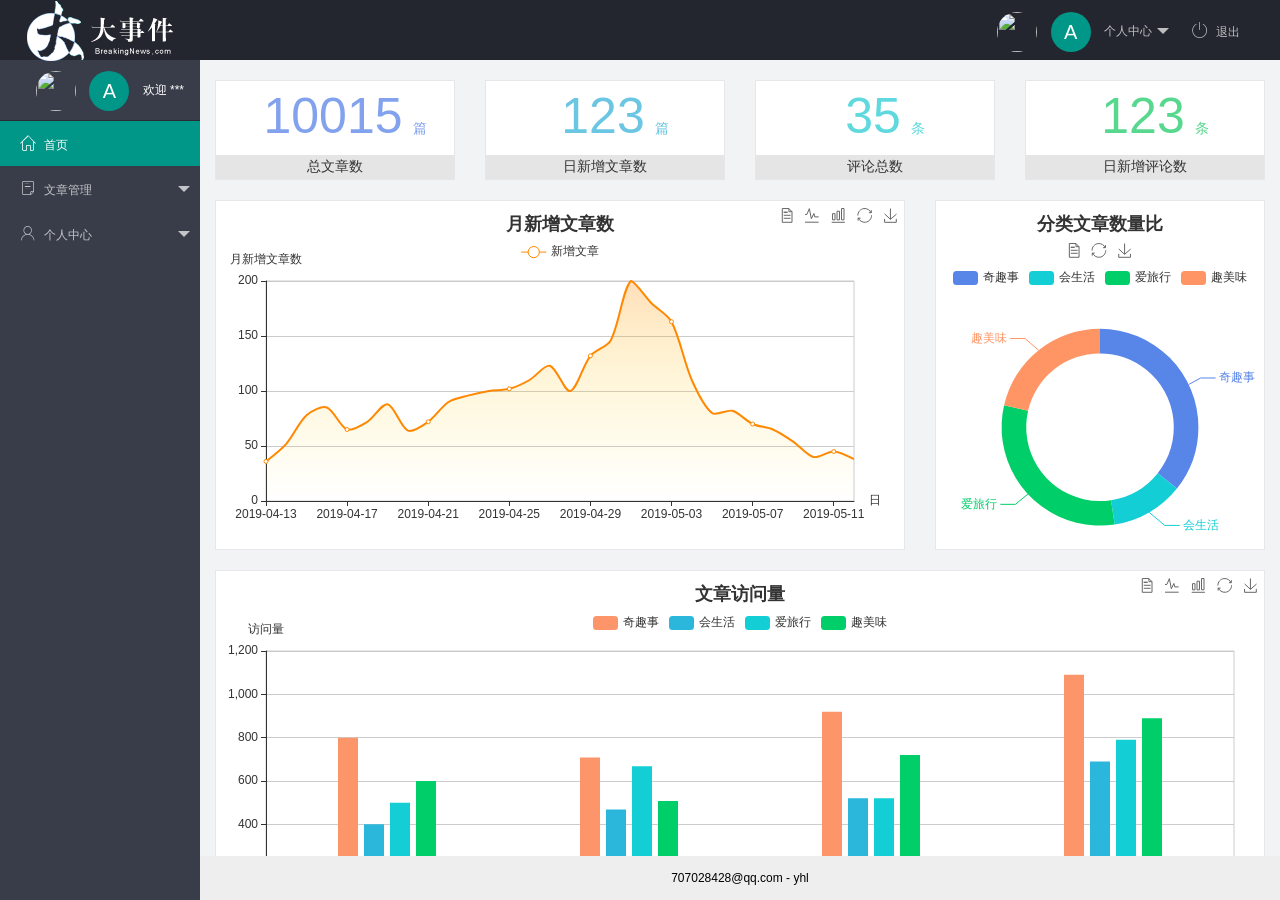
==== commit f55dff5d: "完成个人中心功能的开发" ====
--- a/index.html
+++ b/index.html
@@ -31,9 +31,9 @@
             个人中心
           </a>
           <dl class="layui-nav-child">
-            <dd><a href="/user/user_info.html" target="fm">基本资料</a></dd>
-            <dd><a href="/user/user_avatar.html" target="fm">更换头像</a></dd>
-            <dd><a href="/user/user_pwd.html" target="fm">重置密码</a></dd>
+            <dd><a href="./user/user_info.html" target="fm">基本资料</a></dd>
+            <dd><a href="./user/user_avatar.html" target="fm">更换头像</a></dd>
+            <dd><a href="./user/user_pwd.html" target="fm">重置密码</a></dd>
           </dl>
         </li>
         <li class="layui-nav-item">
@@ -73,7 +73,7 @@
             <a href="javascript:;"><span class="iconfont icon-user"></span>个人中心</a>
             <dl class="layui-nav-child">
               <dd>
-                <a href=./user/user_info.html" target="fm"><i class="layui-icon layui-icon-app"></i>基本资料</a>
+                <a href="./user/user_info.html" target="fm"><i class="layui-icon layui-icon-app"></i>基本资料</a>
               </dd>
               <dd>
                 <a href="./user/user_avatar.html" target="fm"><i class="layui-icon layui-icon-app"></i>更换头像</a>
@@ -99,7 +99,7 @@
     </div>
 
   </div>
-  <!-- 导入 layui 的JS文件 -->
+  <!-- !!! 导入 layui 的JS文件 -->
   <script src="./assets/lib/layui/layui.all.js"></script>
   <!-- 导入 jQuery -->
   <script src="./assets/lib/jquery.js"></script>
